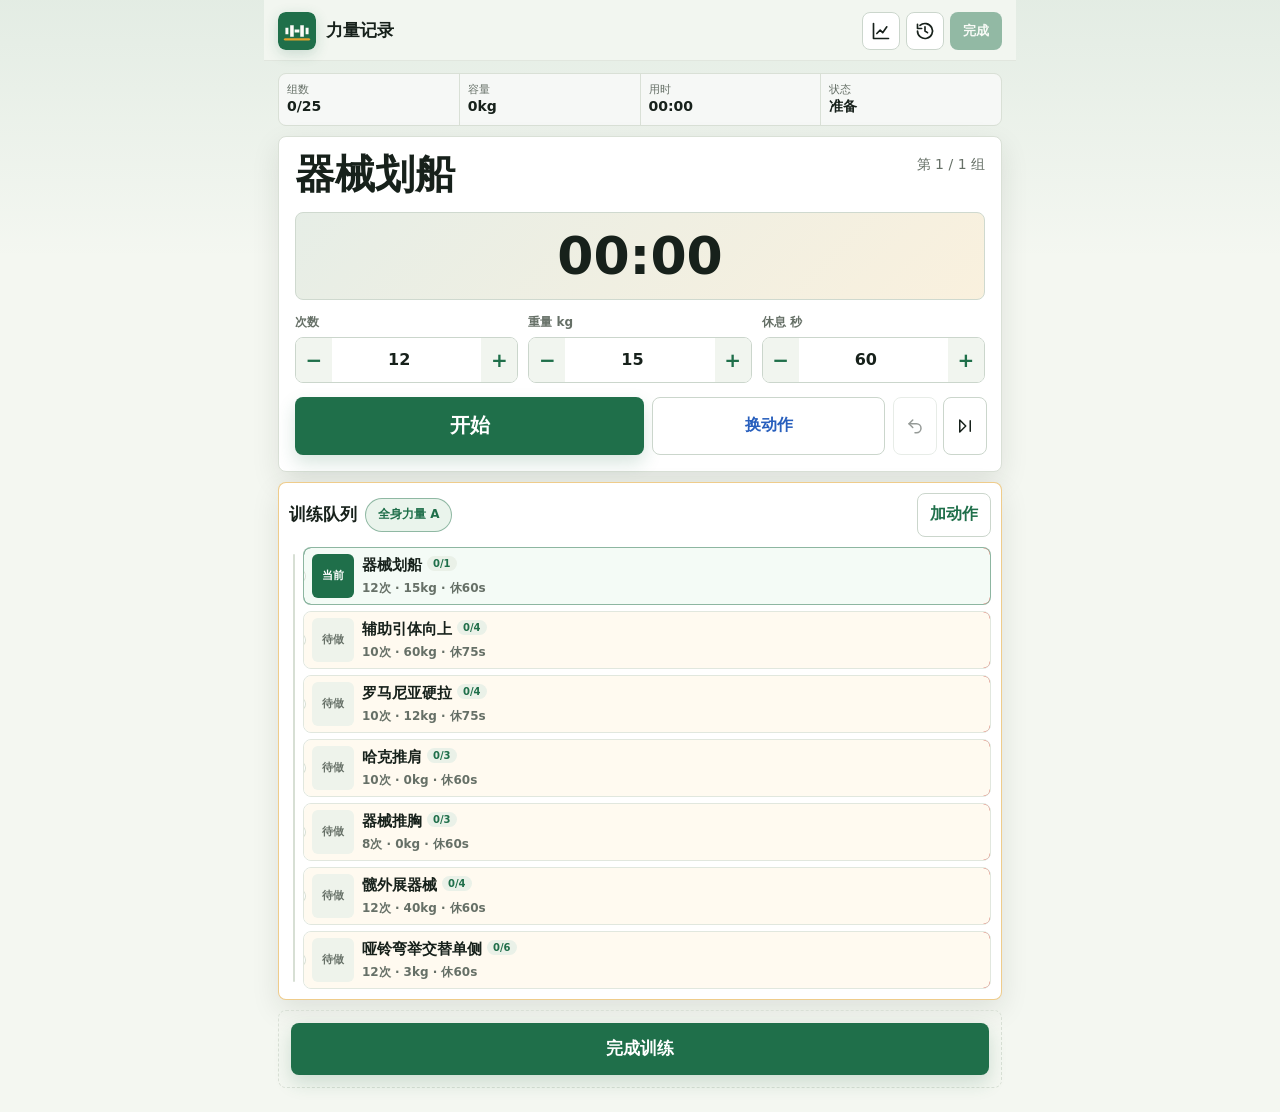
==== phone.html @ 1ee35b94 "Add files via upload" ====
<!doctype html>
<html lang="zh-CN">
  <head>
    <meta charset="utf-8" />
    <meta name="viewport" content="width=device-width, initial-scale=1, viewport-fit=cover" />
    <meta name="theme-color" content="#1f6f4a" />
    <meta name="apple-mobile-web-app-capable" content="yes" />
    <meta name="apple-mobile-web-app-status-bar-style" content="black-translucent" />
    <meta name="apple-mobile-web-app-title" content="力量记录" />
    <title>力量记录</title>
    <link rel="icon" href="data:image/svg+xml,%3Csvg%20xmlns%3D%22http%3A%2F%2Fwww.w3.org%2F2000%2Fsvg%22%20viewBox%3D%220%200%20128%20128%22%20role%3D%22img%22%20aria-label%3D%22%E5%8A%9B%E9%87%8F%E8%AE%B0%E5%BD%95%22%3E%0A%20%20%3Crect%20width%3D%22128%22%20height%3D%22128%22%20rx%3D%2224%22%20fill%3D%22%231f6f4a%22%2F%3E%0A%20%20%3Cpath%20d%3D%22M25%2075h10V53H25v22Zm68%200h10V53H93v22ZM41%2083h12V45H41v38Zm34%200h12V45H75v38ZM56%2069h16V59H56v10Z%22%20fill%3D%22%23fdfcf8%22%2F%3E%0A%20%20%3Cpath%20d%3D%22M24%2092h80%22%20stroke%3D%22%23e2a32c%22%20stroke-width%3D%228%22%20stroke-linecap%3D%22round%22%2F%3E%0A%3C%2Fsvg%3E%0A" type="image/svg+xml" />
    <link rel="apple-touch-icon" href="data:image/svg+xml,%3Csvg%20xmlns%3D%22http%3A%2F%2Fwww.w3.org%2F2000%2Fsvg%22%20viewBox%3D%220%200%20128%20128%22%20role%3D%22img%22%20aria-label%3D%22%E5%8A%9B%E9%87%8F%E8%AE%B0%E5%BD%95%22%3E%0A%20%20%3Crect%20width%3D%22128%22%20height%3D%22128%22%20rx%3D%2224%22%20fill%3D%22%231f6f4a%22%2F%3E%0A%20%20%3Cpath%20d%3D%22M25%2075h10V53H25v22Zm68%200h10V53H93v22ZM41%2083h12V45H41v38Zm34%200h12V45H75v38ZM56%2069h16V59H56v10Z%22%20fill%3D%22%23fdfcf8%22%2F%3E%0A%20%20%3Cpath%20d%3D%22M24%2092h80%22%20stroke%3D%22%23e2a32c%22%20stroke-width%3D%228%22%20stroke-linecap%3D%22round%22%2F%3E%0A%3C%2Fsvg%3E%0A" />
    <style>
:root {
  color-scheme: light;
  --bg: #f4f7f1;
  --surface: #ffffff;
  --surface-strong: #fdfcf8;
  --ink: #17211b;
  --muted: #667067;
  --line: #d9e0d6;
  --primary: #1f6f4a;
  --primary-pressed: #185a3c;
  --accent: #e4572e;
  --blue: #285fbd;
  --gold: #e2a32c;
  --shadow: 0 10px 28px rgba(28, 42, 31, 0.1);
  --radius: 8px;
  font-family: Inter, ui-sans-serif, system-ui, -apple-system, BlinkMacSystemFont, "Segoe UI", sans-serif;
}

* {
  box-sizing: border-box;
}

html {
  min-height: 100%;
  background: var(--bg);
}

body {
  min-height: 100%;
  margin: 0;
  background:
    linear-gradient(180deg, rgba(31, 111, 74, 0.08), rgba(244, 247, 241, 0) 260px),
    var(--bg);
  color: var(--ink);
  -webkit-font-smoothing: antialiased;
  text-rendering: optimizeLegibility;
}

button,
input,
textarea {
  font: inherit;
}

button {
  border: 0;
  cursor: pointer;
  touch-action: manipulation;
  -webkit-tap-highlight-color: transparent;
}

button:disabled {
  cursor: not-allowed;
  opacity: 0.45;
}

svg {
  width: 20px;
  height: 20px;
  fill: none;
  stroke: currentColor;
  stroke-linecap: round;
  stroke-linejoin: round;
  stroke-width: 2;
}

.app-shell {
  width: min(100%, 760px);
  min-height: 100dvh;
  margin: 0 auto;
  padding: calc(env(safe-area-inset-top) + 12px) 14px calc(env(safe-area-inset-bottom) + 24px);
}

.topbar {
  position: sticky;
  top: 0;
  z-index: 8;
  display: flex;
  align-items: center;
  justify-content: space-between;
  gap: 12px;
  margin: -12px -14px 12px;
  padding: calc(env(safe-area-inset-top) + 12px) 14px 10px;
  background: rgba(244, 247, 241, 0.92);
  backdrop-filter: blur(18px);
  border-bottom: 1px solid rgba(217, 224, 214, 0.7);
}

.topbar-actions {
  display: flex;
  align-items: center;
  gap: 6px;
  flex: 0 0 auto;
}

.topbar-actions .icon-button {
  width: 38px;
  min-height: 38px;
}

.topbar-actions .finish-top-button {
  min-height: 38px;
  border-radius: var(--radius);
  padding: 0 12px;
  border: 1px solid rgba(31, 111, 74, 0.42);
  border-color: rgba(31, 111, 74, 0.42);
  background: var(--primary);
  color: #fff;
  font-size: 13px;
  font-weight: 900;
}

.brand {
  display: flex;
  align-items: center;
  min-width: 0;
  gap: 10px;
}

.brand-mark {
  width: 38px;
  height: 38px;
  border-radius: var(--radius);
  box-shadow: 0 4px 14px rgba(31, 111, 74, 0.2);
  flex: 0 0 auto;
}

.brand-title {
  overflow: hidden;
  font-size: 17px;
  line-height: 1.15;
  font-weight: 800;
  text-overflow: ellipsis;
  white-space: nowrap;
}

.main-stack {
  display: grid;
  gap: 10px;
}

.summary-strip {
  display: grid;
  grid-template-columns: repeat(4, minmax(0, 1fr));
  gap: 1px;
  overflow: hidden;
  border: 1px solid var(--line);
  border-radius: var(--radius);
  background: var(--line);
}

.summary-strip > div {
  min-width: 0;
  padding: 9px 8px;
  background: rgba(255, 255, 255, 0.78);
}

.metric-label {
  display: block;
  margin-bottom: 2px;
  color: var(--muted);
  font-size: 11px;
  line-height: 1.2;
}

.summary-strip strong {
  display: block;
  overflow: hidden;
  color: var(--ink);
  font-size: 14px;
  line-height: 1.25;
  text-overflow: ellipsis;
  white-space: nowrap;
}

.current-panel,
.queue-section,
.finish-section,
.record-section,
.data-section,
.history-section {
  border: 1px solid var(--line);
  border-radius: var(--radius);
  background: var(--surface);
  box-shadow: var(--shadow);
}

.current-panel {
  padding: 16px;
}

.panel-kicker,
.section-heading,
.record-actions {
  display: flex;
  align-items: center;
  justify-content: space-between;
  gap: 10px;
}

.current-title-row {
  display: grid;
  grid-template-columns: minmax(0, 1fr) auto;
  align-items: start;
  gap: 10px;
  min-width: 0;
}

.queue-section .section-heading {
  display: grid;
  grid-template-columns: auto minmax(0, 1fr) auto;
  align-items: center;
  gap: 8px;
}

.queue-section .section-heading h2 {
  white-space: nowrap;
}

.heading-actions {
  display: flex;
  align-items: center;
  gap: 8px;
}

.mobile-only {
  display: none;
}

.panel-kicker {
  color: var(--muted);
  font-size: 13px;
  font-weight: 700;
  justify-content: flex-end;
}

h1,
h2 {
  margin: 0;
  letter-spacing: 0;
}

h1 {
  margin: 0;
  font-size: 34px;
  line-height: 1.08;
  word-break: break-word;
}

h2 {
  font-size: 17px;
  line-height: 1.25;
}

.set-line {
  margin-top: 2px;
  color: var(--muted);
  font-size: 14px;
  line-height: 1.35;
  white-space: nowrap;
}

.timer-block {
  margin-top: 16px;
}

.current-panel.no-exercise .timer-block,
.current-panel.no-exercise .current-inputs {
  display: none;
}

.current-panel.no-exercise .action-row {
  grid-template-columns: minmax(0, 1fr) minmax(0, 1fr);
}

.current-panel.no-exercise .compact-action {
  display: none;
}

.timer-value {
  display: flex;
  align-items: center;
  justify-content: center;
  min-height: 88px;
  border: 1px solid #cfd9cf;
  border-radius: var(--radius);
  background:
    linear-gradient(135deg, rgba(31, 111, 74, 0.1), rgba(226, 163, 44, 0.13)),
    var(--surface-strong);
  color: var(--ink);
  font-variant-numeric: tabular-nums;
  font-size: 52px;
  font-weight: 850;
  line-height: 1;
}

.current-inputs,
.form-grid {
  display: grid;
  grid-template-columns: repeat(3, minmax(0, 1fr));
  gap: 10px;
}

.current-inputs {
  margin-top: 14px;
}

label {
  display: grid;
  gap: 6px;
  min-width: 0;
  color: var(--muted);
  font-size: 12px;
  font-weight: 700;
}

input,
textarea {
  width: 100%;
  min-width: 0;
  border: 1px solid #cbd6cc;
  border-radius: var(--radius);
  background: #fff;
  color: var(--ink);
  outline: none;
}

input {
  height: 46px;
  padding: 0 10px;
  font-size: 16px;
  font-weight: 760;
}

.stepper {
  display: grid;
  grid-template-columns: 36px minmax(0, 1fr) 36px;
  align-items: center;
  min-width: 0;
  overflow: hidden;
  border: 1px solid #cbd6cc;
  border-radius: var(--radius);
  background: #fff;
}

.stepper:focus-within {
  border-color: var(--primary);
  box-shadow: 0 0 0 3px rgba(31, 111, 74, 0.16);
}

.stepper input {
  height: 44px;
  border: 0;
  border-radius: 0;
  padding: 0 4px;
  text-align: center;
  font-variant-numeric: tabular-nums;
}

.stepper input:focus {
  box-shadow: none;
}

.step-button {
  display: grid;
  place-items: center;
  width: 36px;
  height: 44px;
  border-radius: 0;
  background: #f1f5ef;
  color: var(--primary);
  font-size: 20px;
  font-weight: 900;
  line-height: 1;
}

.step-button:active {
  background: #e3ebe0;
}

input:focus,
textarea:focus {
  border-color: var(--primary);
  box-shadow: 0 0 0 3px rgba(31, 111, 74, 0.16);
}

.action-row {
  display: grid;
  grid-template-columns: minmax(0, 1.35fr) minmax(82px, 0.9fr) 42px 42px;
  align-items: stretch;
  gap: 8px;
  margin-top: 14px;
}

.compact-action {
  width: 42px;
  min-height: 42px;
  border-color: #d5ded3;
  background: #f7faf5;
  color: var(--muted);
}

.compact-action svg {
  width: 18px;
  height: 18px;
}

.compact-action:not(:disabled):active {
  background: #e9f0e6;
  color: var(--primary);
}

.next-strip {
  display: grid;
  grid-template-columns: auto minmax(0, 1fr);
  align-items: center;
  gap: 8px;
  width: 100%;
  min-height: 42px;
  margin-top: 10px;
  padding: 0 12px;
  border: 1px solid #d6ded4;
  border-radius: var(--radius);
  background: #f7faf5;
  color: var(--ink);
  text-align: left;
}

.next-strip span {
  color: var(--muted);
  font-size: 12px;
  font-weight: 750;
}

.next-strip strong {
  min-width: 0;
  overflow: hidden;
  font-size: 14px;
  line-height: 1.2;
  text-overflow: ellipsis;
  white-space: nowrap;
}

.primary-action,
.secondary-action,
.finish-button,
.plain-button,
.ghost-button,
.icon-text-button,
.icon-button {
  min-height: 44px;
  border-radius: var(--radius);
  font-weight: 800;
}

.primary-action,
.finish-button {
  background: var(--primary);
  color: #fff;
  box-shadow: 0 8px 18px rgba(31, 111, 74, 0.18);
}

.primary-action:active,
.finish-button:active {
  background: var(--primary-pressed);
}

.primary-action {
  min-height: 58px;
  padding: 0 18px;
  font-size: 20px;
}

.primary-action.compact {
  min-height: 46px;
  font-size: 16px;
}

.secondary-action {
  padding: 0 13px;
  border: 1px solid #cbd6cc;
  background: #fff;
  color: var(--blue);
}

.ghost-button {
  min-height: 36px;
  padding: 0 12px;
  border: 1px solid transparent;
  background: #edf3ec;
  color: var(--primary);
  font-size: 13px;
}

.plain-button {
  padding: 0 11px;
  background: transparent;
  color: var(--primary);
  font-size: 13px;
}

.danger-text {
  color: #b23c22;
}

.icon-button,
.icon-text-button {
  display: inline-flex;
  align-items: center;
  justify-content: center;
  flex: 0 0 auto;
  border: 1px solid #cbd6cc;
  background: #fff;
  color: var(--ink);
}

.icon-button {
  width: 44px;
  padding: 0;
}

.icon-text-button {
  gap: 7px;
  padding: 0 12px;
  color: var(--primary);
}

.record-section,
.data-section,
.history-section {
  padding: 14px;
}

.queue-section {
  max-height: none;
  overflow: auto;
  padding: 10px;
  -webkit-overflow-scrolling: touch;
}

.exercise-list,
.history-list,
.record-exercises {
  display: grid;
  gap: 8px;
  margin-top: 12px;
}

.queue-section .exercise-list {
  position: relative;
  gap: 6px;
  margin-top: 10px;
  padding-left: 14px;
}

.queue-section .exercise-list::before {
  content: "";
  position: absolute;
  top: 7px;
  bottom: 7px;
  left: 4px;
  width: 2px;
  border-radius: 999px;
  background: #d7dfd4;
}

.exercise-row,
.history-row,
.record-row {
  border: 1px solid var(--line);
  border-radius: var(--radius);
  background: #fff;
}

.exercise-row {
  position: relative;
  overflow: hidden;
  background: #f3f1ed;
  touch-action: pan-y;
  user-select: none;
  transition:
    transform 180ms ease,
    box-shadow 180ms ease;
}

.queue-section .exercise-row {
  border-color: #e1e7de;
  background: transparent;
}

.queue-section .exercise-row::before {
  content: "";
  position: absolute;
  top: 50%;
  left: -12px;
  z-index: 2;
  width: 9px;
  height: 9px;
  border: 2px solid #fff;
  border-radius: 50%;
  background: #a9b6a7;
  box-shadow: 0 0 0 1px #d7dfd4;
  transform: translateY(-50%);
}

.queue-section .exercise-row.active::before {
  background: var(--primary);
}

.exercise-card {
  position: relative;
  z-index: 1;
  display: grid;
  grid-template-columns: minmax(0, 1fr);
  align-items: center;
  min-height: 58px;
  padding: 8px 9px 8px 10px;
  border-radius: calc(var(--radius) - 1px);
  background: #fff;
  transition:
    transform 180ms ease,
    background 180ms ease,
    box-shadow 180ms ease;
}

.queue-section .exercise-card {
  min-height: 44px;
  padding: 6px 8px;
  background: #fbfcfa;
}

.exercise-row.active {
  border-color: rgba(31, 111, 74, 0.45);
  background: #e6efe8;
  box-shadow: inset 3px 0 0 var(--primary);
}

.queue-section .exercise-row.active {
  box-shadow: inset 3px 0 0 var(--primary);
}

.exercise-row.active .exercise-card {
  background: #f4fbf6;
}

.exercise-row.done {
  opacity: 0.72;
}

.exercise-main {
  display: grid;
  grid-template-columns: 42px minmax(0, 1fr) auto;
  align-items: center;
  column-gap: 8px;
  row-gap: 2px;
  min-width: 0;
  min-height: 44px;
  padding: 0;
  background: transparent;
  color: inherit;
  text-align: left;
}

.exercise-status {
  grid-row: 1 / span 2;
  align-self: stretch;
  display: grid;
  place-items: center;
  min-width: 0;
  border-radius: 6px;
  background: #eef3eb;
  color: var(--muted);
  font-size: 11px;
  font-weight: 900;
  line-height: 1;
}

.exercise-row.active .exercise-status {
  background: var(--primary);
  color: #fff;
}

.exercise-row.done .exercise-status {
  background: #e7ece3;
  color: #879184;
}

.exercise-title-line {
  grid-column: 2 / -1;
  display: flex;
  align-items: baseline;
  gap: 8px;
  min-width: 0;
}

.exercise-title {
  min-width: 0;
  font-size: 15px;
  font-weight: 850;
  line-height: 1.25;
  overflow-wrap: anywhere;
  white-space: normal;
}

.queue-section .exercise-title {
  font-size: 14px;
  line-height: 1.25;
}

.queue-section .exercise-title-line {
  align-items: flex-start;
  gap: 5px;
}

.queue-section .exercise-badge {
  padding: 2px 6px;
  font-size: 10px;
}

.queue-section .exercise-meta {
  grid-column: 2 / -1;
  font-size: 12px;
  line-height: 1.2;
}

.exercise-badge {
  flex: 0 0 auto;
  border-radius: 999px;
  padding: 2px 7px;
  background: #eaf1e8;
  color: var(--primary);
  font-size: 10px;
  font-weight: 850;
}

.exercise-meta {
  color: var(--muted);
  font-size: 12px;
  font-weight: 720;
  line-height: 1.25;
}

.swipe-actions {
  position: absolute;
  inset: 0 0 0 auto;
  z-index: 0;
  display: grid;
  grid-template-columns: 72px;
  width: 72px;
}

.swipe-action {
  min-height: 100%;
  border: 0;
  border-radius: 0;
  color: #fff;
  font-size: 13px;
  font-weight: 900;
}

.swipe-action.delete {
  background: #c94738;
}

.exercise-row.swiped .exercise-card {
  transform: translateX(-72px);
}

.row-wide-actions {
  display: none;
}

.row-wide-actions button {
  min-height: 38px;
  border-radius: var(--radius);
  background: #f2f5f0;
  color: var(--ink);
  font-size: 13px;
  font-weight: 800;
}

.row-wide-actions button:first-child {
  color: var(--primary);
}

.plan-switcher {
  min-width: 0;
}

.plan-tabs {
  display: flex;
  gap: 6px;
  overflow-x: auto;
  padding-bottom: 0;
  scrollbar-width: none;
}

.plan-tabs::-webkit-scrollbar {
  display: none;
}

.plan-tab {
  flex: 0 0 auto;
  max-width: 132px;
  min-height: 34px;
  overflow: hidden;
  border: 1px solid var(--line);
  border-radius: 999px;
  padding: 0 12px;
  background: #fff;
  color: var(--muted);
  font-size: 12px;
  font-weight: 850;
  text-overflow: ellipsis;
  white-space: nowrap;
  user-select: none;
}

.plan-tab.active {
  border-color: rgba(31, 111, 74, 0.45);
  background: #eaf4ec;
  color: var(--primary);
}

.plan-tab:active {
  transform: scale(0.98);
}

.plan-save-actions {
  display: grid;
  grid-template-columns: repeat(2, minmax(0, 1fr));
  gap: 8px;
}

.plan-save-actions .plain-button {
  min-height: 34px;
  padding-inline: 8px;
  font-size: 12px;
}

.queue-section.pick-mode {
  border-color: rgba(226, 163, 44, 0.55);
}

.queue-section.pick-mode .exercise-card {
  background: #fffaf0;
}

.queue-section.pick-mode .exercise-row.active .exercise-card {
  background: #f4fbf6;
}

.finish-section {
  padding: 12px;
  background: transparent;
  border-style: dashed;
  box-shadow: none;
}

.finish-button {
  width: 100%;
  min-height: 52px;
  font-size: 17px;
}

.record-section {
  border-color: rgba(31, 111, 74, 0.38);
}

.data-section {
  border-color: rgba(40, 95, 189, 0.25);
}

.data-actions {
  display: grid;
  grid-template-columns: repeat(2, minmax(0, 1fr));
  gap: 8px;
  margin-top: 12px;
}

.analytics-summary {
  display: grid;
  grid-template-columns: repeat(3, minmax(0, 1fr));
  gap: 8px;
  margin-top: 12px;
}

.analytics-metric,
.analytics-block,
.exercise-progress-card {
  border: 1px solid var(--line);
  border-radius: var(--radius);
  background: #fbfcfa;
}

.analytics-metric {
  min-width: 0;
  padding: 10px;
}

.analytics-metric span {
  display: block;
  color: var(--muted);
  font-size: 11px;
  font-weight: 750;
}

.analytics-metric strong {
  display: block;
  margin-top: 3px;
  overflow: hidden;
  font-size: 17px;
  line-height: 1.15;
  text-overflow: ellipsis;
  white-space: nowrap;
}

.analytics-block {
  margin-top: 10px;
  padding: 10px;
}

.block-heading {
  display: flex;
  align-items: baseline;
  justify-content: space-between;
  gap: 8px;
}

.block-heading strong {
  font-size: 15px;
  line-height: 1.2;
}

.block-heading span {
  min-width: 0;
  overflow: hidden;
  color: var(--muted);
  font-size: 12px;
  line-height: 1.2;
  text-overflow: ellipsis;
  white-space: nowrap;
}

.volume-chart {
  display: grid;
  grid-auto-flow: column;
  grid-auto-columns: minmax(28px, 1fr);
  align-items: end;
  gap: 7px;
  min-height: 128px;
  margin-top: 12px;
  padding-top: 8px;
  border-top: 1px solid #edf1ea;
}

.volume-bar {
  display: grid;
  align-items: end;
  gap: 6px;
  min-width: 0;
  height: 116px;
}

.volume-bar-fill {
  width: 100%;
  min-height: 4px;
  border-radius: 6px 6px 2px 2px;
  background: linear-gradient(180deg, var(--primary), #72a06d);
}

.volume-bar-label {
  overflow: hidden;
  color: var(--muted);
  font-size: 10px;
  font-weight: 750;
  line-height: 1.1;
  text-align: center;
  text-overflow: ellipsis;
  white-space: nowrap;
}

.exercise-analytics {
  display: grid;
  gap: 8px;
  margin-top: 10px;
}

.exercise-progress-card {
  display: grid;
  gap: 8px;
  padding: 10px;
}

.progress-title-line {
  display: flex;
  align-items: center;
  justify-content: space-between;
  gap: 8px;
}

.progress-title-line strong {
  min-width: 0;
  overflow: hidden;
  font-size: 15px;
  line-height: 1.2;
  text-overflow: ellipsis;
  white-space: nowrap;
}

.progress-badge {
  flex: 0 0 auto;
  border-radius: 999px;
  padding: 4px 8px;
  background: #edf3ec;
  color: var(--primary);
  font-size: 11px;
  font-weight: 850;
}

.progress-badge.down {
  background: #fff1eb;
  color: #b23c22;
}

.progress-badge.flat {
  background: #eef2f8;
  color: var(--blue);
}

.progress-stats {
  display: grid;
  grid-template-columns: repeat(3, minmax(0, 1fr));
  gap: 6px;
}

.progress-stats div {
  min-width: 0;
  border-radius: var(--radius);
  padding: 8px;
  background: #fff;
}

.progress-stats span {
  display: block;
  color: var(--muted);
  font-size: 10px;
  font-weight: 750;
}

.progress-stats strong {
  display: block;
  margin-top: 2px;
  overflow: hidden;
  font-size: 13px;
  line-height: 1.2;
  text-overflow: ellipsis;
  white-space: nowrap;
}

.sparkline {
  display: grid;
  grid-auto-flow: column;
  grid-auto-columns: minmax(8px, 1fr);
  align-items: end;
  gap: 4px;
  height: 36px;
}

.sparkline span {
  display: block;
  min-height: 3px;
  border-radius: 999px 999px 2px 2px;
  background: #9fbc9a;
}

.record-stats {
  display: grid;
  grid-template-columns: repeat(3, minmax(0, 1fr));
  gap: 8px;
  margin-top: 12px;
}

.record-stats div {
  min-width: 0;
  padding: 10px;
  border: 1px solid var(--line);
  border-radius: var(--radius);
  background: #fbfcfa;
}

.record-stats span {
  display: block;
  color: var(--muted);
  font-size: 11px;
  font-weight: 750;
}

.record-stats strong {
  display: block;
  margin-top: 3px;
  overflow: hidden;
  font-size: 15px;
  line-height: 1.2;
  text-overflow: ellipsis;
  white-space: nowrap;
}

.record-timeline {
  margin-top: 12px;
  padding: 10px;
  border: 1px solid var(--line);
  border-radius: var(--radius);
  background: #fbfcfa;
}

.timeline-heading {
  display: flex;
  align-items: baseline;
  justify-content: space-between;
  gap: 10px;
}

.timeline-heading strong {
  font-size: 15px;
  line-height: 1.2;
}

.timeline-heading span {
  color: var(--muted);
  font-size: 12px;
  font-weight: 760;
}

.timeline-layout {
  display: grid;
  grid-template-columns: 24px minmax(0, 1fr);
  gap: 10px;
  margin-top: 10px;
}

.timeline-rail {
  position: sticky;
  top: 12px;
  align-self: start;
  overflow: hidden;
  border-radius: 999px;
  background: #e7e9e3;
}

.timeline-segment {
  position: absolute;
  top: var(--top);
  left: 3px;
  right: 3px;
  height: var(--height);
  min-height: 4px;
  border-radius: 999px;
  background: var(--tone);
}

.timeline-segment.rest {
  background:
    repeating-linear-gradient(135deg, rgba(255, 255, 255, 0.38) 0 4px, transparent 4px 8px),
    var(--tone);
}

.timeline-list {
  display: grid;
  gap: 7px;
  min-width: 0;
}

.timeline-event {
  display: grid;
  grid-template-columns: 75px minmax(0, 1fr);
  gap: 8px;
  align-items: start;
  min-width: 0;
  padding: 8px;
  border: 1px solid #edf1ea;
  border-left: 4px solid var(--tone);
  border-radius: 7px;
  background: #fff;
}

.timeline-event.rest {
  border-left-color: #aeb5aa;
  background: #f7f7f3;
}

.timeline-time {
  color: var(--muted);
  font-size: 11px;
  font-weight: 800;
  line-height: 1.25;
}

.timeline-copy {
  min-width: 0;
}

.timeline-copy strong,
.timeline-copy span {
  display: block;
  min-width: 0;
}

.timeline-copy strong {
  overflow-wrap: anywhere;
  font-size: 13px;
  line-height: 1.25;
}

.timeline-copy span {
  margin-top: 3px;
  color: var(--muted);
  font-size: 12px;
  font-weight: 720;
  line-height: 1.25;
}

.record-row {
  padding: 10px;
}

.set-chips {
  display: flex;
  flex-wrap: wrap;
  gap: 6px;
  margin-top: 8px;
}

.set-chip {
  border-radius: 999px;
  padding: 5px 8px;
  background: #edf3ec;
  color: var(--ink);
  font-size: 12px;
  font-weight: 760;
}

textarea {
  min-height: 190px;
  margin-top: 12px;
  padding: 10px;
  resize: vertical;
  font-family: ui-monospace, SFMono-Regular, Menlo, Monaco, Consolas, "Liberation Mono", monospace;
  font-size: 12px;
  line-height: 1.45;
}

.record-actions {
  display: grid;
  grid-template-columns: repeat(2, minmax(0, 1fr));
  margin-top: 10px;
}

.history-row {
  position: relative;
  display: block;
  overflow: hidden;
  padding: 0;
  background: #f3f1ed;
  user-select: none;
}

.history-card {
  position: relative;
  z-index: 1;
  display: block;
  width: 100%;
  min-height: 58px;
  padding: 10px;
  border-radius: calc(var(--radius) - 1px);
  background: #fff;
  color: inherit;
  text-align: left;
  transition:
    transform 180ms ease,
    background 180ms ease;
}

.history-row.swiped .history-card {
  transform: translateX(-72px);
}

.history-row strong {
  display: block;
  overflow: hidden;
  text-overflow: ellipsis;
  white-space: nowrap;
}

.history-row span {
  display: block;
  margin-top: 3px;
  color: var(--muted);
  font-size: 12px;
  line-height: 1.35;
}

.empty-state {
  padding: 18px 12px;
  border: 1px dashed var(--line);
  border-radius: var(--radius);
  color: var(--muted);
  text-align: center;
  font-size: 14px;
}

.sheet-backdrop {
  position: fixed;
  inset: 0;
  z-index: 50;
  display: grid;
  align-items: end;
  padding: 16px 12px calc(env(safe-area-inset-bottom) + 12px);
  background: rgba(9, 18, 12, 0.34);
}

.sheet {
  width: min(100%, 560px);
  margin: 0 auto;
  padding: 10px 14px 14px;
  border: 1px solid var(--line);
  border-radius: var(--radius);
  background: var(--surface);
  box-shadow: 0 22px 60px rgba(20, 28, 24, 0.28);
}

.sheet-grip {
  width: 42px;
  height: 5px;
  margin: 0 auto 12px;
  border-radius: 999px;
  background: #c8d2c7;
}

.sheet-copy {
  margin: 10px 0 0;
  color: var(--muted);
  font-size: 13px;
  line-height: 1.45;
}

.plan-save-dialog-actions {
  display: grid;
  gap: 8px;
  margin-top: 14px;
}

.plan-save-dialog-actions .plain-button {
  min-height: 40px;
}

.full-label {
  margin-top: 12px;
}

.form-grid {
  grid-template-columns: repeat(2, minmax(0, 1fr));
  margin-top: 10px;
}

#saveExercise {
  width: 100%;
  margin-top: 14px;
}

.hidden {
  display: none !important;
}

.mobile-scrim {
  display: none;
}

@media (min-width: 680px) {
  .app-shell {
    width: min(100%, 760px);
    padding-inline: 18px;
  }

  .main-stack {
    grid-template-columns: minmax(0, 1fr);
  }

  h1 {
    font-size: 40px;
  }

  .queue-section .exercise-title {
    font-size: 15px;
  }

  .queue-section .exercise-meta {
    font-size: 12px;
  }
}

@media (max-width: 380px) {
  .summary-strip strong {
    font-size: 12px;
  }

  h1 {
    font-size: 28px;
  }

  .timer-value {
    min-height: 78px;
    font-size: 44px;
  }

  .current-inputs {
    grid-template-columns: repeat(2, minmax(0, 1fr));
  }

  .current-inputs label:last-child {
    grid-column: 1 / -1;
  }

  .record-actions {
    grid-template-columns: repeat(2, minmax(0, 1fr));
  }

  .queue-section .section-heading {
    gap: 6px;
  }

  .queue-section .icon-text-button {
    width: 34px;
    padding: 0;
  }

  .queue-section .icon-text-button span {
    display: none;
  }
}

@media (max-width: 679px) {
  body.panel-active {
    overflow: hidden;
  }

  .app-shell {
    width: 100%;
    padding: calc(env(safe-area-inset-top) + 8px) 10px calc(env(safe-area-inset-bottom) + 18px);
  }

  .topbar {
    margin: -8px -10px 8px;
    padding: calc(env(safe-area-inset-top) + 8px) 10px 8px;
  }

  .brand-mark {
    width: 34px;
    height: 34px;
  }

  .brand-title {
    font-size: 16px;
  }

  .summary-strip > div {
    padding: 7px 7px;
  }

  .metric-label {
    font-size: 10px;
  }

  .summary-strip strong {
    font-size: 13px;
  }

  .current-panel {
    padding: 9px;
  }

  h1 {
    margin: 0;
    font-size: 22px;
    line-height: 1.1;
  }

  .panel-kicker {
    font-size: 12px;
  }

  .set-line {
    margin-top: 1px;
    font-size: 12px;
  }

  .timer-block {
    margin-top: 8px;
  }

  .timer-value {
    min-height: 44px;
    font-size: 31px;
  }

  .current-inputs {
    grid-template-columns: repeat(3, minmax(0, 1fr));
    gap: 6px;
    margin-top: 8px;
  }

  input {
    height: 38px;
    padding-inline: 6px;
  }

  .stepper input {
    height: 36px;
  }

  .step-button {
    width: 30px;
    height: 36px;
    font-size: 18px;
  }

  .stepper {
    grid-template-columns: 30px minmax(0, 1fr) 30px;
  }

  label {
    gap: 4px;
    font-size: 11px;
  }

  .primary-action {
    min-height: 42px;
    font-size: 17px;
  }

  .secondary-action {
    padding-inline: 8px;
    font-size: 13px;
  }

  .ghost-button {
    min-height: 32px;
    padding-inline: 9px;
    font-size: 12px;
    white-space: nowrap;
  }

  .action-row {
    grid-template-columns: minmax(0, 1.3fr) minmax(76px, 0.85fr) 38px 38px;
    gap: 8px;
    margin-top: 8px;
  }

  .compact-action {
    width: 38px;
    min-height: 38px;
  }

  .next-strip {
    min-height: 34px;
    margin-top: 7px;
    padding-inline: 9px;
  }

  .next-strip strong {
    font-size: 12px;
  }

  .finish-section {
    display: none;
  }

  .mobile-only {
    display: inline-flex;
  }

  .mobile-scrim {
    position: fixed;
    inset: 0;
    z-index: 24;
    display: block;
    background: rgba(9, 18, 12, 0.34);
    opacity: 0;
    pointer-events: none;
    transition: opacity 160ms ease;
  }

  .mobile-scrim.sheet-open {
    opacity: 1;
    pointer-events: auto;
  }

  .mobile-panel {
    position: fixed;
    left: 10px;
    right: 10px;
    bottom: calc(env(safe-area-inset-bottom) + 76px);
    z-index: 30;
    max-height: min(74dvh, 640px);
    overflow: auto;
    -webkit-overflow-scrolling: touch;
    border-radius: var(--radius);
    box-shadow: 0 22px 56px rgba(18, 28, 22, 0.28);
    opacity: 0;
    pointer-events: none;
    transform: translateY(calc(100% + 96px));
    transition:
      transform 180ms ease,
      opacity 180ms ease;
  }

  .mobile-panel.sheet-open {
    opacity: 1;
    pointer-events: auto;
    transform: translateY(0);
  }

  .queue-section {
    position: static;
    z-index: auto;
    max-height: none;
    overflow: auto;
    padding: 10px;
    border-radius: var(--radius);
    box-shadow: var(--shadow);
    opacity: 1;
    pointer-events: auto;
    transform: none;
    transition: none;
  }

  .queue-section h2 {
    font-size: 14px;
  }

  .queue-section .icon-text-button {
    min-height: 32px;
    padding: 0 8px;
    gap: 4px;
  }

  .queue-section .plan-tabs {
    display: flex;
    gap: 5px;
    overflow-x: auto;
  }

  .queue-section .plan-tab {
    width: auto;
    max-width: 112px;
    min-height: 30px;
    padding-inline: 9px;
    font-size: 11px;
    text-align: left;
  }

  .exercise-list {
    max-height: none;
    overflow: auto;
    padding-right: 1px;
  }

  .exercise-row {
    padding: 0;
  }

  .row-wide-actions {
    display: none;
  }

  .row-wide-actions button:last-child {
    min-width: 0;
    padding-inline: 0;
  }

  .record-section,
  .data-section,
  .history-section {
    padding: 12px;
  }

  .record-stats {
    grid-template-columns: repeat(3, minmax(0, 1fr));
  }

  .timeline-layout {
    grid-template-columns: 20px minmax(0, 1fr);
    gap: 8px;
  }

  .timeline-event {
    grid-template-columns: 68px minmax(0, 1fr);
    padding: 7px;
  }

  .timeline-time {
    font-size: 10px;
  }

  .analytics-summary {
    grid-template-columns: repeat(3, minmax(0, 1fr));
  }

  textarea {
    min-height: 148px;
  }

}

    </style>
  </head>
  <body>
    <div class="app-shell">
      <header class="topbar">
        <div class="brand">
          <img src="data:image/svg+xml,%3Csvg%20xmlns%3D%22http%3A%2F%2Fwww.w3.org%2F2000%2Fsvg%22%20viewBox%3D%220%200%20128%20128%22%20role%3D%22img%22%20aria-label%3D%22%E5%8A%9B%E9%87%8F%E8%AE%B0%E5%BD%95%22%3E%0A%20%20%3Crect%20width%3D%22128%22%20height%3D%22128%22%20rx%3D%2224%22%20fill%3D%22%231f6f4a%22%2F%3E%0A%20%20%3Cpath%20d%3D%22M25%2075h10V53H25v22Zm68%200h10V53H93v22ZM41%2083h12V45H41v38Zm34%200h12V45H75v38ZM56%2069h16V59H56v10Z%22%20fill%3D%22%23fdfcf8%22%2F%3E%0A%20%20%3Cpath%20d%3D%22M24%2092h80%22%20stroke%3D%22%23e2a32c%22%20stroke-width%3D%228%22%20stroke-linecap%3D%22round%22%2F%3E%0A%3C%2Fsvg%3E%0A" alt="" class="brand-mark" />
          <div>
            <div class="brand-title">力量记录</div>
          </div>
        </div>
        <div class="topbar-actions">
          <button class="icon-button" id="dataToggle" type="button" title="训练数据" aria-label="训练数据">
            <svg viewBox="0 0 24 24" aria-hidden="true">
              <path d="M3 3v18h18" />
              <path d="m7 15 4-4 3 3 5-7" />
            </svg>
          </button>
          <button class="icon-button" id="historyToggle" type="button" title="历史记录" aria-label="历史记录">
            <svg viewBox="0 0 24 24" aria-hidden="true">
              <path d="M3 12a9 9 0 1 0 3-6.7" />
              <path d="M3 4v5h5" />
              <path d="M12 7v5l3 2" />
            </svg>
          </button>
          <button class="finish-top-button" id="finishWorkoutTop" type="button" title="完成训练" aria-label="完成训练">
            完成
          </button>
        </div>
      </header>

      <main class="main-stack">
        <section class="summary-strip" aria-label="训练概览">
          <div>
            <span class="metric-label">组数</span>
            <strong id="progressSets">0/0</strong>
          </div>
          <div>
            <span class="metric-label">容量</span>
            <strong id="progressVolume">0kg</strong>
          </div>
          <div>
            <span class="metric-label">用时</span>
            <strong id="sessionElapsed">00:00</strong>
          </div>
          <div>
            <span class="metric-label">状态</span>
            <strong id="phaseLabel">准备</strong>
          </div>
        </section>

        <section class="current-panel" id="currentPanel" aria-label="当前训练">
          <div class="current-title-row">
            <h1 id="currentName">加载中</h1>
            <div class="set-line" id="currentSetLine">第 1 / 1 组</div>
          </div>

          <div class="timer-block" aria-live="polite">
            <div class="timer-value" id="mainTimer">00:00</div>
          </div>

          <div class="current-inputs">
            <label>
              <span>次数</span>
              <div class="stepper" data-stepper="reps">
                <button class="step-button" type="button" data-step-target="reps" data-step-dir="-1" aria-label="次数减一">−</button>
                <input id="currentReps" type="number" inputmode="numeric" min="0" step="1" />
                <button class="step-button" type="button" data-step-target="reps" data-step-dir="1" aria-label="次数加一">+</button>
              </div>
            </label>
            <label>
              <span>重量 kg</span>
              <div class="stepper" data-stepper="weight">
                <button class="step-button" type="button" data-step-target="weight" data-step-dir="-1" aria-label="重量减少">−</button>
                <input id="currentWeight" type="number" inputmode="decimal" min="0" step="1" />
                <button class="step-button" type="button" data-step-target="weight" data-step-dir="1" aria-label="重量增加">+</button>
              </div>
            </label>
            <label>
              <span>休息 秒</span>
              <div class="stepper" data-stepper="restSec">
                <button class="step-button" type="button" data-step-target="restSec" data-step-dir="-1" aria-label="休息减少十五秒">−</button>
                <input id="currentRest" type="number" inputmode="numeric" min="0" step="15" />
                <button class="step-button" type="button" data-step-target="restSec" data-step-dir="1" aria-label="休息增加十五秒">+</button>
              </div>
            </label>
          </div>

          <div class="action-row">
            <button class="primary-action" id="primaryAction" type="button">开始</button>
            <button class="secondary-action" id="secondaryAction" type="button">跳过休息</button>
            <button class="icon-button compact-action" id="undoAction" type="button" title="撤销" aria-label="撤销">
              <svg viewBox="0 0 24 24" aria-hidden="true">
                <path d="M9 14 4 9l5-5" />
                <path d="M4 9h10a6 6 0 0 1 0 12h-2" />
              </svg>
            </button>
            <button class="icon-button compact-action" id="skipExercise" type="button" title="跳过当前动作" aria-label="跳过当前动作">
              <svg viewBox="0 0 24 24" aria-hidden="true">
                <path d="m5 4 8 8-8 8V4Z" />
                <path d="M19 5v14" />
              </svg>
            </button>
          </div>

        </section>

        <section class="queue-section mobile-panel" id="queueSection" aria-label="训练队列">
          <div class="section-heading">
            <h2>训练队列</h2>
            <div class="plan-switcher">
              <div class="plan-tabs" id="planTabs" aria-label="训练计划"></div>
            </div>
            <div class="heading-actions">
              <button class="icon-text-button" id="addExercise" type="button">
                <span>加动作</span>
              </button>
            </div>
          </div>
          <div class="exercise-list" id="exerciseList"></div>
        </section>

        <section class="finish-section" aria-label="完成训练">
          <button class="finish-button" id="finishWorkout" type="button">完成训练</button>
        </section>

        <section class="record-section mobile-panel hidden" id="recordSection" aria-label="本次训练记录">
          <div class="section-heading">
            <h2>本次记录</h2>
            <button class="icon-button" id="closeRecord" type="button" title="关闭记录" aria-label="关闭记录">
              <svg viewBox="0 0 24 24" aria-hidden="true">
                <path d="M18 6 6 18" />
                <path d="m6 6 12 12" />
              </svg>
            </button>
          </div>
          <div class="record-timeline" id="recordTimeline"></div>
          <textarea class="hidden" id="recordJson" readonly spellcheck="false"></textarea>
          <div class="record-actions">
            <button class="secondary-action" id="copyRecord" type="button">复制 JSON</button>
            <button class="primary-action compact" id="newSession" type="button">新训练</button>
          </div>
        </section>

        <section class="data-section mobile-panel hidden" id="dataSection" aria-label="训练数据">
          <div class="section-heading">
            <h2>训练数据</h2>
            <div class="heading-actions">
              <button class="plain-button" id="exportBackup" type="button">备份</button>
              <button class="plain-button" id="exportCsv" type="button">CSV</button>
              <button class="icon-button mobile-only" id="closeData" type="button" title="关闭数据" aria-label="关闭数据">
                <svg viewBox="0 0 24 24" aria-hidden="true">
                  <path d="M18 6 6 18" />
                  <path d="m6 6 12 12" />
                </svg>
              </button>
            </div>
          </div>
          <div class="data-actions">
            <button class="secondary-action" id="copyAnalysis" type="button">复制分析摘要</button>
            <button class="secondary-action" id="importBackup" type="button">导入备份</button>
            <input id="importBackupFile" class="hidden" type="file" accept="application/json,.json" />
          </div>
          <div class="analytics-summary" id="analyticsSummary"></div>
          <div class="analytics-block">
            <div class="block-heading">
              <strong>最近容量</strong>
              <span id="volumeTrendLabel"></span>
            </div>
            <div class="volume-chart" id="volumeChart"></div>
          </div>
          <div class="analytics-block">
            <div class="block-heading">
              <strong>动作进步</strong>
              <span id="exerciseTrendLabel"></span>
            </div>
            <div class="exercise-analytics" id="exerciseAnalytics"></div>
          </div>
        </section>

        <section class="history-section mobile-panel hidden" id="historySection" aria-label="历史记录">
          <div class="section-heading">
            <h2>历史记录</h2>
            <div class="heading-actions">
              <button class="plain-button danger-text" id="clearHistory" type="button">清空</button>
              <button class="icon-button mobile-only" id="closeHistory" type="button" title="关闭历史" aria-label="关闭历史">
                <svg viewBox="0 0 24 24" aria-hidden="true">
                  <path d="M18 6 6 18" />
                  <path d="m6 6 12 12" />
                </svg>
              </button>
            </div>
          </div>
          <div class="history-list" id="historyList"></div>
        </section>
      </main>
    </div>

    <div class="mobile-scrim" id="mobileScrim" aria-hidden="true"></div>

    <div class="sheet-backdrop hidden" id="exerciseSheet" aria-hidden="true">
      <form class="sheet" id="exerciseForm">
        <div class="sheet-grip"></div>
        <div class="section-heading">
          <h2 id="exerciseFormTitle">添加动作</h2>
          <button class="icon-button" id="cancelExercise" type="button" title="关闭" aria-label="关闭">
            <svg viewBox="0 0 24 24" aria-hidden="true">
              <path d="M18 6 6 18" />
              <path d="m6 6 12 12" />
            </svg>
          </button>
        </div>
        <label class="full-label">
          <span>动作</span>
          <input id="exerciseNameInput" type="text" autocomplete="off" required />
        </label>
        <div class="form-grid">
          <label>
            <span>组数</span>
            <input id="exerciseSetsInput" type="number" inputmode="numeric" min="1" step="1" required />
          </label>
          <label>
            <span>次数</span>
            <input id="exerciseRepsInput" type="number" inputmode="numeric" min="0" step="1" required />
          </label>
          <label>
            <span>重量 kg</span>
            <input id="exerciseWeightInput" type="number" inputmode="decimal" min="0" step="0.5" required />
          </label>
          <label>
            <span>休息 秒</span>
            <input id="exerciseRestInput" type="number" inputmode="numeric" min="0" step="5" required />
          </label>
        </div>
        <button class="primary-action compact" id="saveExercise" type="submit">保存</button>
      </form>
    </div>

    <div class="sheet-backdrop hidden" id="planSaveSheet" aria-hidden="true">
      <div class="sheet plan-save-sheet" role="dialog" aria-modal="true" aria-labelledby="planSaveTitle">
        <div class="sheet-grip"></div>
        <div class="section-heading">
          <h2 id="planSaveTitle">保存计划变化？</h2>
          <button class="icon-button" id="dismissPlanSave" type="button" title="关闭" aria-label="关闭">
            <svg viewBox="0 0 24 24" aria-hidden="true">
              <path d="M18 6 6 18" />
              <path d="m6 6 12 12" />
            </svg>
          </button>
        </div>
        <p class="sheet-copy" id="planSaveMessage">训练队列里的动作有增减。</p>
        <div class="plan-save-dialog-actions">
          <button class="primary-action compact" id="confirmOverwritePlan" type="button">覆盖本计划</button>
          <button class="secondary-action" id="confirmSaveAsPlan" type="button">另存为新计划</button>
          <button class="plain-button" id="skipPlanSave" type="button">暂不保存</button>
        </div>
      </div>
    </div>

    <script>
(() => {
  const STORE = {
    template: "gym-session-template-v1",
    templates: "gym-session-templates-v1",
    activeTemplateId: "gym-session-active-template-v1",
    current: "gym-session-current-v1",
    history: "gym-session-history-v1",
  };

  const DEFAULT_TEMPLATE = {
    id: "tplset_full_body_a",
    name: "全身力量 A",
    updatedAt: new Date().toISOString(),
    exercises: [
      { id: "tpl_row_machine", name: "器械划船", sets: 1, reps: 12, weight: 15, restSec: 60 },
      { id: "tpl_assist_pullup", name: "辅助引体向上", sets: 4, reps: 10, weight: 60, restSec: 75 },
      { id: "tpl_rdl", name: "罗马尼亚硬拉", sets: 4, reps: 10, weight: 12, restSec: 75 },
      { id: "tpl_hack_press", name: "哈克推肩", sets: 3, reps: 10, weight: 0, restSec: 60 },
      { id: "tpl_chest_machine", name: "器械推胸", sets: 3, reps: 8, weight: 0, restSec: 60 },
      { id: "tpl_hip_abduction", name: "髋外展器械", sets: 4, reps: 12, weight: 40, restSec: 60 },
      { id: "tpl_db_curl_alt", name: "哑铃弯举交替单侧", sets: 6, reps: 12, weight: 3, restSec: 60 },
    ],
  };

  const $ = (id) => document.getElementById(id);

  const icons = {
    edit: '<svg viewBox="0 0 24 24" aria-hidden="true"><path d="M12 20h9"/><path d="M16.5 3.5a2.1 2.1 0 0 1 3 3L7 19l-4 1 1-4Z"/></svg>',
    trash: '<svg viewBox="0 0 24 24" aria-hidden="true"><path d="M3 6h18"/><path d="M8 6V4h8v2"/><path d="M6 6l1 15h10l1-15"/><path d="M10 11v6"/><path d="M14 11v6"/></svg>',
    up: '<svg viewBox="0 0 24 24" aria-hidden="true"><path d="m18 15-6-6-6 6"/></svg>',
    down: '<svg viewBox="0 0 24 24" aria-hidden="true"><path d="m6 9 6 6 6-6"/></svg>',
    plus: '<svg viewBox="0 0 24 24" aria-hidden="true"><path d="M12 5v14"/><path d="M5 12h14"/></svg>',
  };

  const state = {
    template: null,
    templates: [],
    activeTemplateId: null,
    session: null,
    history: [],
    editor: { mode: "add", exerciseId: null },
    lastRecord: null,
    reopenQueueAfterEdit: false,
    queuePointer: null,
    historyPointer: null,
    undoSnapshot: null,
    queuePickMode: false,
    planPress: null,
    suppressQueueClickUntil: 0,
    suppressHistoryClickUntil: 0,
    suppressPlanClickUntil: 0,
  };

  function uid(prefix) {
    return `${prefix}_${Date.now().toString(36)}_${Math.random().toString(36).slice(2, 8)}`;
  }

  function loadJson(key, fallback) {
    try {
      const raw = localStorage.getItem(key);
      return raw ? JSON.parse(raw) : fallback;
    } catch {
      return fallback;
    }
  }

  function saveJson(key, value) {
    try {
      localStorage.setItem(key, JSON.stringify(value));
    } catch {
      // Local storage can be unavailable in private browsing.
    }
  }

  function removeJson(key) {
    try {
      localStorage.removeItem(key);
    } catch {
      // No-op.
    }
  }

  function deepClone(value) {
    return JSON.parse(JSON.stringify(value));
  }

  function cleanNumber(value, fallback = 0, integer = false) {
    const next = Number(value);
    if (!Number.isFinite(next)) return fallback;
    return integer ? Math.max(0, Math.round(next)) : Math.max(0, Math.round(next * 10) / 10);
  }

  function cleanText(value) {
    return String(value || "").trim();
  }

  function isDumbbellExercise(exercise) {
    return /哑铃|dumbbell|db/i.test(exercise?.name || "");
  }

  function currentStepFor(field, exercise = getCurrentExercise()) {
    if (field === "reps") return 1;
    if (field === "restSec") return 15;
    if (field === "weight") return isDumbbellExercise(exercise) ? 1 : 5;
    return 1;
  }

  function escapeHtml(value) {
    return String(value)
      .replace(/&/g, "&amp;")
      .replace(/</g, "&lt;")
      .replace(/>/g, "&gt;")
      .replace(/"/g, "&quot;")
      .replace(/'/g, "&#039;");
  }

  function isoNow() {
    return new Date().toISOString();
  }

  function secondsBetween(startIso, endIso = isoNow()) {
    if (!startIso) return 0;
    const start = new Date(startIso).getTime();
    const end = new Date(endIso).getTime();
    if (!Number.isFinite(start) || !Number.isFinite(end)) return 0;
    return Math.max(0, Math.round((end - start) / 1000));
  }

  function formatClock(totalSeconds) {
    const seconds = Math.max(0, Math.round(totalSeconds || 0));
    const minutes = Math.floor(seconds / 60);
    const remain = seconds % 60;
    return `${String(minutes).padStart(2, "0")}:${String(remain).padStart(2, "0")}`;
  }

  function formatDateTime(iso) {
    if (!iso) return "";
    const date = new Date(iso);
    if (Number.isNaN(date.getTime())) return "";
    return new Intl.DateTimeFormat("zh-CN", {
      month: "2-digit",
      day: "2-digit",
      hour: "2-digit",
      minute: "2-digit",
      hour12: false,
    }).format(date);
  }

  function formatTimeOnly(iso) {
    if (!iso) return "";
    const date = new Date(iso);
    if (Number.isNaN(date.getTime())) return "";
    return new Intl.DateTimeFormat("zh-CN", {
      hour: "2-digit",
      minute: "2-digit",
      hour12: false,
    }).format(date);
  }

  function createSessionFromTemplate(template) {
    const plan = template.exercises.map((exercise) => ({
      id: uid("ex"),
      sourceId: exercise.id,
      name: exercise.name,
      sets: cleanNumber(exercise.sets, 1, true) || 1,
      reps: cleanNumber(exercise.reps, 0, true),
      weight: cleanNumber(exercise.weight, 0),
      restSec: cleanNumber(exercise.restSec, 60, true),
    }));

    return {
      id: uid("session"),
      templateId: template.id,
      templateName: template.name,
      createdAt: isoNow(),
      startedAt: null,
      finishedAt: null,
      status: "planned",
      phase: "ready",
      currentExerciseId: plan[0]?.id || null,
      currentDraft: null,
      workStartedAt: null,
      restStartedAt: null,
      restTargetSec: 0,
      lastSetLogId: null,
      plan,
      sets: [],
    };
  }

  function saveSession() {
    saveJson(STORE.current, state.session);
  }

  function normalizeTemplate(template, fallbackName = "训练计划") {
    const source = template || {};
    const exercises = Array.isArray(source.exercises) ? source.exercises : [];
    return {
      id: source.id || uid("tplset"),
      name: cleanText(source.name) || fallbackName,
      updatedAt: source.updatedAt || isoNow(),
      exercises: exercises.map((exercise) => ({
        id: exercise.id || uid("tpl"),
        name: cleanText(exercise.name) || "未命名动作",
        sets: cleanNumber(exercise.sets ?? exercise.plannedSets, 1, true) || 1,
        reps: cleanNumber(exercise.reps ?? exercise.targetReps, 0, true),
        weight: cleanNumber(exercise.weight ?? exercise.targetWeight, 0),
        restSec: cleanNumber(exercise.restSec, 60, true),
      })),
    };
  }

  function templateFromSession(baseTemplate = state.template, name = state.session.templateName || "训练计划", options = {}) {
    const { freshExerciseIds = false } = options;
    return {
      id: baseTemplate?.id || uid("tplset"),
      name: cleanText(name) || "训练计划",
      updatedAt: isoNow(),
      exercises: state.session.plan.map((exercise, index) => ({
        id: freshExerciseIds ? uid(`tpl_${index + 1}`) : exercise.sourceId || exercise.id || uid("tpl"),
        name: exercise.name,
        sets: cleanNumber(exercise.sets, 1, true),
        reps: cleanNumber(exercise.reps, 0, true),
        weight: cleanNumber(exercise.weight, 0),
        restSec: cleanNumber(exercise.restSec, 60, true),
      })),
    };
  }

  function setActiveTemplate(templateId) {
    const template = state.templates.find((item) => item.id === templateId) || state.templates[0] || normalizeTemplate(DEFAULT_TEMPLATE, "全身力量 A");
    state.activeTemplateId = template.id;
    state.template = template;
  }

  function saveTemplates() {
    if (!state.templates.length && state.template) state.templates = [state.template];
    setActiveTemplate(state.activeTemplateId || state.template?.id || state.templates[0]?.id);
    saveJson(STORE.templates, state.templates);
    saveJson(STORE.activeTemplateId, state.activeTemplateId);
    saveJson(STORE.template, state.template);
  }

  function saveTemplate() {
    const index = state.templates.findIndex((template) => template.id === state.template?.id);
    if (index >= 0) state.templates[index] = state.template;
    else if (state.template) state.templates.push(state.template);
    saveTemplates();
  }

  function saveHistory() {
    saveJson(STORE.history, state.history.slice(0, 100));
  }

  function pushUndo(label) {
    if (!state.session || state.session.status === "finished") return;
    state.undoSnapshot = {
      label,
      session: deepClone(state.session),
    };
  }

  function undoLastAction() {
    if (!state.undoSnapshot?.session) return;
    state.session = deepClone(state.undoSnapshot.session);
    state.undoSnapshot = null;
    saveSession();
    renderAll();
  }

  function completedCount(exerciseId) {
    return state.session.sets.filter((set) => set.exerciseId === exerciseId).length;
  }

  function getCurrentExercise() {
    const id = state.session.currentExerciseId;
    return state.session.plan.find((exercise) => exercise.id === id) || null;
  }

  function findNextIncomplete(afterExerciseId = null) {
    const plan = state.session.plan;
    if (!plan.length) return null;

    const startIndex = Math.max(0, plan.findIndex((exercise) => exercise.id === afterExerciseId));
    const ordered = [...plan.slice(startIndex), ...plan.slice(0, startIndex)];
    return ordered.find((exercise) => completedCount(exercise.id) < cleanNumber(exercise.sets, 0, true)) || null;
  }

  function findNextAfterCurrent() {
    const plan = state.session.plan;
    if (!plan.length) return null;

    const current = getCurrentExercise();
    if (current && completedCount(current.id) < cleanNumber(current.sets, 0, true)) {
      return current;
    }

    const currentIndex = current ? plan.findIndex((exercise) => exercise.id === current.id) : -1;
    const after = currentIndex >= 0 ? plan.slice(currentIndex + 1) : plan;
    const before = currentIndex >= 0 ? plan.slice(0, currentIndex + 1) : [];
    return [...after, ...before].find((exercise) => completedCount(exercise.id) < cleanNumber(exercise.sets, 0, true)) || null;
  }

  function nextTargetInfo() {
    const current = getCurrentExercise();
    const upcoming = findNextAfterCurrent();
    if (!upcoming) return null;
    const isSameExercise = current?.id === upcoming.id;
    const completed = completedCount(upcoming.id);
    const planned = cleanNumber(upcoming.sets, 0, true);
    return {
      exercise: upcoming,
      isSameExercise,
      completed,
      planned,
      setNumber: completed + 1,
      label: isSameExercise && completed > 0 ? "下一组" : "下个动作",
    };
  }

  function totalPlannedSets() {
    return state.session.plan.reduce((sum, exercise) => {
      const planned = cleanNumber(exercise.sets, 0, true);
      return sum + Math.max(planned, completedCount(exercise.id));
    }, 0);
  }

  function totalVolume(sets = state.session.sets) {
    return sets.reduce((sum, set) => sum + cleanNumber(set.actualReps, 0, true) * cleanNumber(set.actualWeight, 0), 0);
  }

  function hydrateDraft(force = false) {
    const exercise = getCurrentExercise();
    if (!exercise) {
      state.session.currentDraft = null;
      return;
    }

    if (force || !state.session.currentDraft || state.session.currentDraft.exerciseId !== exercise.id) {
      state.session.currentDraft = {
        exerciseId: exercise.id,
        reps: cleanNumber(exercise.reps, 0, true),
        weight: cleanNumber(exercise.weight, 0),
        restSec: cleanNumber(exercise.restSec, 60, true),
      };
    }
  }

  function ensurePointer() {
    const session = state.session;
    if (session.status === "finished") {
      session.currentExerciseId = null;
      session.currentDraft = null;
      session.phase = "done";
      return;
    }

    if (!session.plan.length) {
      session.currentExerciseId = null;
      session.currentDraft = null;
      if (session.phase !== "work" && session.phase !== "rest") session.phase = "ready";
      return;
    }

    if (session.phase === "work" || session.phase === "rest") {
      hydrateDraft(false);
      return;
    }

    const current = getCurrentExercise();
    if (!current || completedCount(current.id) >= cleanNumber(current.sets, 0, true)) {
      const next = findNextIncomplete(current?.id || null);
      session.currentExerciseId = next?.id || null;
      session.phase = next ? "ready" : "done";
      hydrateDraft(true);
      return;
    }

    hydrateDraft(false);
  }

  function startSet() {
    ensurePointer();
    const exercise = getCurrentExercise();
    if (!exercise) {
      openExerciseEditor("add");
      return;
    }

    pushUndo("开始");
    hydrateDraft(false);
    const now = isoNow();
    if (!state.session.startedAt) state.session.startedAt = now;
    state.session.status = "active";
    state.session.phase = "work";
    state.session.workStartedAt = now;
    state.session.restStartedAt = null;
    state.session.restTargetSec = 0;
    state.session.lastSetLogId = null;
    saveSession();
    renderAll();
  }

  function completeSetToRest(skipRender = false) {
    const exercise = getCurrentExercise();
    if (!exercise) return;

    pushUndo("完成一组");
    hydrateDraft(false);
    const draft = state.session.currentDraft || {};
    const now = isoNow();
    const startedAt = state.session.workStartedAt || now;
    const restTargetSec = cleanNumber(draft.restSec ?? exercise.restSec, 0, true);
    const setNumber = completedCount(exercise.id) + 1;

    exercise.reps = cleanNumber(draft.reps, exercise.reps, true);
    exercise.weight = cleanNumber(draft.weight, exercise.weight);
    exercise.restSec = restTargetSec;

    const log = {
      id: uid("set"),
      exerciseId: exercise.id,
      exerciseName: exercise.name,
      exerciseOrder: state.session.plan.findIndex((item) => item.id === exercise.id) + 1,
      setNumber,
      targetReps: cleanNumber(exercise.reps, 0, true),
      targetWeight: cleanNumber(exercise.weight, 0),
      actualReps: cleanNumber(draft.reps, exercise.reps, true),
      actualWeight: cleanNumber(draft.weight, exercise.weight),
      workStartedAt: startedAt,
      workEndedAt: now,
      workDurationSec: secondsBetween(startedAt, now),
      restStartedAt: now,
      restEndedAt: null,
      restTargetSec,
      restDurationSec: null,
    };

    state.session.sets.push(log);
    state.session.phase = "rest";
    state.session.workStartedAt = null;
    state.session.restStartedAt = now;
    state.session.restTargetSec = restTargetSec;
    state.session.lastSetLogId = log.id;
    saveSession();
    if (!skipRender) renderAll();
  }

  function finishRest(now = isoNow()) {
    const log = state.session.sets.find((set) => set.id === state.session.lastSetLogId);
    if (log && !log.restEndedAt) {
      log.restEndedAt = now;
      log.restDurationSec = secondsBetween(log.restStartedAt, now);
    }
    state.session.restStartedAt = null;
    state.session.restTargetSec = 0;
    state.session.lastSetLogId = null;
  }

  function beginNextSet() {
    pushUndo(state.session.phase === "rest" ? "跳过休息" : "下一组");
    if (state.session.phase === "rest") finishRest();

    const next = findNextAfterCurrent();
    if (next) {
      state.session.currentExerciseId = next.id;
      state.session.phase = "ready";
      hydrateDraft(true);
    } else {
      state.session.currentExerciseId = null;
      state.session.currentDraft = null;
      state.session.phase = "done";
    }

    saveSession();
    renderAll();
  }

  function setActiveExercise(exerciseId, options = {}) {
    const { keepPanelOpen = false, undo = true } = options;
    const exists = state.session.plan.some((exercise) => exercise.id === exerciseId);
    if (!exists) return;

    if (undo) pushUndo("换动作");
    if (state.session.phase === "rest") {
      finishRest();
      state.session.phase = "ready";
    } else if (state.session.phase === "done") {
      state.session.phase = "ready";
    }

    state.session.currentExerciseId = exerciseId;
    const exercise = getCurrentExercise();
    if (exercise && completedCount(exercise.id) >= cleanNumber(exercise.sets, 0, true)) {
      exercise.sets = completedCount(exercise.id) + 1;
    }
    hydrateDraft(true);
    saveSession();
    state.queuePickMode = false;
    if (!keepPanelOpen) closePanels();
    renderAll();
    $("currentName").scrollIntoView({ behavior: "smooth", block: "center" });
  }

  function skipCurrentExercise() {
    const exercise = getCurrentExercise();
    if (!exercise) return;
    pushUndo("跳过动作");
    if (state.session.phase === "rest") finishRest();
    if (state.session.phase === "work") {
      state.session.workStartedAt = null;
    }
    exercise.sets = completedCount(exercise.id);
    const next = findNextAfterCurrent();
    if (next) {
      state.session.currentExerciseId = next.id;
      state.session.phase = "ready";
      hydrateDraft(true);
    } else {
      state.session.currentExerciseId = null;
      state.session.currentDraft = null;
      state.session.phase = "done";
    }
    saveSession();
    renderAll();
  }

  function finishWorkout() {
    if (state.session.phase === "work") completeSetToRest(true);
    if (state.session.phase === "rest") finishRest();

    const now = isoNow();
    if (!state.session.startedAt) state.session.startedAt = state.session.createdAt;
    state.session.finishedAt = now;
    state.session.status = "finished";
    state.session.phase = "done";
    state.session.currentExerciseId = null;
    state.session.currentDraft = null;

    const record = buildRecord(state.session);
    state.lastRecord = record;
    state.history = [record, ...state.history.filter((item) => item.id !== record.id)].slice(0, 100);
    saveHistory();
    removeJson(STORE.current);
    renderAll();
    renderRecord(record);
    openPanel("record");
  }

  function buildRecord(session) {
    const finishedAt = session.finishedAt || isoNow();
    const setLogs = session.sets.map((set) => ({ ...set }));
    const planSnapshot = session.plan.map((exercise, index) => ({
      order: index + 1,
      id: exercise.id,
      sourceId: exercise.sourceId,
      name: exercise.name,
      plannedSets: cleanNumber(exercise.sets, 0, true),
      targetReps: cleanNumber(exercise.reps, 0, true),
      targetWeight: cleanNumber(exercise.weight, 0),
      restSec: cleanNumber(exercise.restSec, 0, true),
    }));

    const exercises = planSnapshot.map((exercise) => {
      const sets = setLogs.filter((set) => set.exerciseId === exercise.id);
      return {
        ...exercise,
        completedSets: sets.length,
        volumeKg: Math.round(totalVolume(sets) * 10) / 10,
        sets,
      };
    });

    const loggedExerciseIds = new Set(planSnapshot.map((exercise) => exercise.id));
    setLogs
      .filter((set) => !loggedExerciseIds.has(set.exerciseId))
      .forEach((set) => {
        exercises.push({
          order: exercises.length + 1,
          id: set.exerciseId,
          sourceId: null,
          name: set.exerciseName,
          plannedSets: 0,
          targetReps: set.targetReps,
          targetWeight: set.targetWeight,
          restSec: set.restTargetSec,
          completedSets: 1,
          volumeKg: cleanNumber(set.actualReps, 0, true) * cleanNumber(set.actualWeight, 0),
          sets: [set],
        });
      });

    return {
      id: session.id,
      title: session.templateName || "力量训练",
      startedAt: session.startedAt,
      finishedAt,
      totalDurationSec: secondsBetween(session.startedAt, finishedAt),
      totalSets: setLogs.length,
      totalVolumeKg: Math.round(totalVolume(setLogs) * 10) / 10,
      planSnapshot,
      exercises,
      sets: setLogs,
    };
  }

  function deleteExercise(exerciseId) {
    const exercise = state.session.plan.find((item) => item.id === exerciseId);
    if (!exercise) return;

    if (completedCount(exerciseId) > 0 && !window.confirm(`删除 ${exercise.name}？已完成的组仍会保留在本次记录里。`)) {
      return;
    }

    state.session.plan = state.session.plan.filter((item) => item.id !== exerciseId);
    if (state.session.currentExerciseId === exerciseId) {
      state.session.currentExerciseId = findNextIncomplete(exerciseId)?.id || state.session.plan[0]?.id || null;
      state.session.phase = state.session.currentExerciseId ? "ready" : "done";
      hydrateDraft(true);
    }
    ensurePointer();
    saveSession();
    renderAll();
    openPlanSavePrompt(`已删除 ${exercise.name}，要保存到训练计划吗？`);
  }

  function openExerciseEditor(mode, exerciseId = null) {
    state.editor = { mode, exerciseId };
    state.reopenQueueAfterEdit = $("queueSection")?.classList.contains("sheet-open") || false;
    closePanels();
    const exercise = state.session.plan.find((item) => item.id === exerciseId);
    $("exerciseFormTitle").textContent = mode === "edit" ? "编辑动作" : "添加动作";
    $("exerciseNameInput").value = exercise?.name || "";
    $("exerciseSetsInput").value = exercise?.sets ?? 3;
    $("exerciseRepsInput").value = exercise?.reps ?? 10;
    $("exerciseWeightInput").value = exercise?.weight ?? 0;
    $("exerciseRestInput").value = exercise?.restSec ?? 60;
    $("exerciseSheet").classList.remove("hidden");
    $("exerciseSheet").setAttribute("aria-hidden", "false");
    setTimeout(() => $("exerciseNameInput").focus(), 60);
  }

  function closeExerciseEditor() {
    const shouldReopenQueue = state.reopenQueueAfterEdit;
    $("exerciseSheet").classList.add("hidden");
    $("exerciseSheet").setAttribute("aria-hidden", "true");
    state.reopenQueueAfterEdit = false;
    if (shouldReopenQueue) openPanel("queue");
  }

  function saveExerciseFromForm(event) {
    event.preventDefault();
    const name = cleanText($("exerciseNameInput").value);
    if (!name) return;

    const exercise = {
      name,
      sets: Math.max(1, cleanNumber($("exerciseSetsInput").value, 1, true)),
      reps: cleanNumber($("exerciseRepsInput").value, 0, true),
      weight: cleanNumber($("exerciseWeightInput").value, 0),
      restSec: cleanNumber($("exerciseRestInput").value, 60, true),
    };

    const isAddingExercise = state.editor.mode !== "edit";
    if (state.editor.mode === "edit") {
      const target = state.session.plan.find((item) => item.id === state.editor.exerciseId);
      if (target) {
        Object.assign(target, exercise);
        if (state.session.currentExerciseId === target.id) hydrateDraft(true);
      }
    } else {
      const next = { ...exercise, id: uid("ex"), sourceId: null };
      const currentIndex = state.session.plan.findIndex((item) => item.id === state.session.currentExerciseId);
      state.session.plan.splice(currentIndex >= 0 ? currentIndex + 1 : state.session.plan.length, 0, next);
      if (!state.session.currentExerciseId || state.session.phase === "done") {
        state.session.currentExerciseId = next.id;
        state.session.phase = "ready";
      }
      hydrateDraft(true);
    }

    ensurePointer();
    saveSession();
    const shouldReopenQueue = state.reopenQueueAfterEdit;
    $("exerciseSheet").classList.add("hidden");
    $("exerciseSheet").setAttribute("aria-hidden", "true");
    state.reopenQueueAfterEdit = false;
    renderAll();
    if (shouldReopenQueue) openPanel("queue");
    if (isAddingExercise) openPlanSavePrompt("已添加动作，要保存到训练计划吗？");
  }

  function updateCurrentDraft(field, rawValue) {
    if (rawValue === "") return;
    const exercise = getCurrentExercise();
    if (!exercise) return;
    hydrateDraft(false);

    const integer = field !== "weight";
    const fallback = state.session.currentDraft[field] ?? exercise[field] ?? 0;
    const value = cleanNumber(rawValue, fallback, integer);
    state.session.currentDraft[field] = value;

    if (field === "reps") exercise.reps = value;
    if (field === "weight") exercise.weight = value;
    if (field === "restSec") exercise.restSec = value;

    saveSession();
    renderQueue();
    updateDynamicTimers();
  }

  function stepCurrentDraft(field, direction) {
    const exercise = getCurrentExercise();
    if (!exercise) return;
    hydrateDraft(false);

    const dir = direction < 0 ? -1 : 1;
    const integer = field !== "weight";
    const fallback = state.session.currentDraft[field] ?? exercise[field] ?? 0;
    const step = currentStepFor(field, exercise);
    const value = cleanNumber(cleanNumber(fallback, 0, integer) + dir * step, 0, integer);
    updateCurrentDraft(field, value);
    renderCurrent();
  }

  function hasActiveWork() {
    return state.session?.sets?.length > 0 || state.session?.phase === "work" || state.session?.phase === "rest";
  }

  function switchTemplate(templateId) {
    if (templateId === state.activeTemplateId) return;
    if (hasActiveWork() && !window.confirm("切换计划会清掉当前未完成训练，是否继续？")) return;
    setActiveTemplate(templateId);
    state.session = createSessionFromTemplate(state.template);
    state.lastRecord = null;
    saveTemplates();
    saveSession();
    $("recordSection").classList.add("hidden");
    renderAll();
    openPanel("queue");
  }

  function deleteTemplate(templateId) {
    const template = state.templates.find((item) => item.id === templateId);
    if (!template) return;
    if (state.templates.length <= 1) {
      window.alert("至少保留一个训练计划。");
      return;
    }
    if (!window.confirm(`删除训练计划「${template.name}」？`)) return;

    const deletingActive = templateId === state.activeTemplateId;
    if (deletingActive && hasActiveWork() && !window.confirm("删除当前计划会清掉当前未完成训练，是否继续？")) return;

    state.templates = state.templates.filter((item) => item.id !== templateId);
    if (deletingActive) {
      setActiveTemplate(state.templates[0]?.id);
      state.session = createSessionFromTemplate(state.template);
      state.lastRecord = null;
      $("recordSection").classList.add("hidden");
      saveSession();
    } else {
      setActiveTemplate(state.activeTemplateId);
    }

    saveTemplates();
    renderAll();
    openPanel("queue");
  }

  function beginPlanPress(event) {
    if (event.pointerType === "mouse" && event.button !== 0) return;
    const button = event.target.closest("button[data-template-id]");
    if (!button) return;
    const templateId = button.dataset.templateId;
    window.clearTimeout(state.planPress?.timer);
    state.planPress = {
      pointerId: event.pointerId,
      templateId,
      startX: event.clientX,
      startY: event.clientY,
      triggered: false,
      timer: window.setTimeout(() => {
        if (!state.planPress || state.planPress.pointerId !== event.pointerId) return;
        state.planPress.triggered = true;
        state.suppressPlanClickUntil = Date.now() + 700;
        deleteTemplate(templateId);
      }, 560),
    };
  }

  function movePlanPress(event) {
    const press = state.planPress;
    if (!press || press.pointerId !== event.pointerId) return;
    const distance = Math.hypot(event.clientX - press.startX, event.clientY - press.startY);
    if (distance > 12) cancelPlanPress();
  }

  function finishPlanPress(event) {
    if (!state.planPress || state.planPress.pointerId !== event.pointerId) return;
    cancelPlanPress();
  }

  function cancelPlanPress() {
    if (state.planPress?.timer) window.clearTimeout(state.planPress.timer);
    state.planPress = null;
  }

  function overwriteActiveTemplate() {
    const next = templateFromSession(state.template, state.template?.name || state.session.templateName || "训练计划");
    const index = state.templates.findIndex((template) => template.id === next.id);
    if (index >= 0) state.templates[index] = next;
    else state.templates.push(next);
    state.template = next;
    state.activeTemplateId = next.id;
    state.session.templateId = next.id;
    state.session.templateName = next.name;
    state.session.plan.forEach((exercise, index) => {
      exercise.sourceId = next.exercises[index]?.id || exercise.sourceId;
    });
    saveTemplates();
    saveSession();
    renderAll();
    openPanel("queue");
    closePlanSavePrompt();
  }

  function saveAsNewTemplate() {
    const name = cleanText(window.prompt("新计划名称", `${state.session.templateName || "训练计划"} 副本`));
    if (!name) return;
    const next = templateFromSession({ id: uid("tplset") }, name, { freshExerciseIds: true });
    state.templates.push(next);
    state.template = next;
    state.activeTemplateId = next.id;
    state.session.templateId = next.id;
    state.session.templateName = next.name;
    state.session.plan.forEach((exercise, index) => {
      exercise.sourceId = next.exercises[index]?.id || exercise.sourceId;
    });
    saveTemplates();
    saveSession();
    renderAll();
    openPanel("queue");
    closePlanSavePrompt();
  }

  function openPlanSavePrompt(message = "训练队列里的动作有增减，要保存到计划吗？") {
    const sheet = $("planSaveSheet");
    if (!sheet) return;
    $("planSaveMessage").textContent = message;
    sheet.classList.remove("hidden");
    sheet.setAttribute("aria-hidden", "false");
  }

  function closePlanSavePrompt() {
    const sheet = $("planSaveSheet");
    if (!sheet) return;
    sheet.classList.add("hidden");
    sheet.setAttribute("aria-hidden", "true");
  }

  function startNewSession() {
    state.session = createSessionFromTemplate(state.template);
    state.lastRecord = null;
    saveSession();
    $("recordSection").classList.add("hidden");
    closePanels({ hideSecondary: true });
    renderAll();
    window.scrollTo({ top: 0, behavior: "smooth" });
  }

  function flashButton(button, text) {
    const original = button.textContent;
    button.textContent = text;
    button.disabled = true;
    setTimeout(() => {
      button.textContent = original;
      button.disabled = false;
    }, 1200);
  }

  function isMobileLayout() {
    return window.matchMedia("(max-width: 679px)").matches;
  }

  function panelByName(name) {
    return {
      queue: $("queueSection"),
      record: $("recordSection"),
      data: $("dataSection"),
      history: $("historySection"),
    }[name];
  }

  function closePanels(options = {}) {
    const { hideSecondary = false } = options;
    state.queuePickMode = false;
    ["queue", "record", "data", "history"].forEach((name) => {
      const panel = panelByName(name);
      if (!panel) return;
      panel.classList.remove("sheet-open");
      if (hideSecondary && name !== "queue") panel.classList.add("hidden");
    });
    $("mobileScrim").classList.remove("sheet-open");
    document.body.classList.remove("panel-active");
  }

  function closePanel(name, hide = false) {
    const panel = panelByName(name);
    if (!panel) return;
    if (name === "queue") state.queuePickMode = false;
    panel.classList.remove("sheet-open");
    if (hide) panel.classList.add("hidden");
    const stillOpen = ["queue", "record", "data", "history"].some((key) => panelByName(key)?.classList.contains("sheet-open"));
    if (!stillOpen) {
      $("mobileScrim").classList.remove("sheet-open");
      document.body.classList.remove("panel-active");
    }
  }

  function openPanel(name) {
    const panel = panelByName(name);
    if (!panel) return;
    if (name !== "queue") state.queuePickMode = false;

    ["queue", "record", "data", "history"].forEach((key) => {
      if (key !== name) panelByName(key)?.classList.remove("sheet-open");
    });

    if (name === "data") renderAnalytics();
    panel.classList.remove("hidden");

    if (name === "queue") {
      panel.classList.remove("sheet-open");
      panel.scrollIntoView({ behavior: "smooth", block: "nearest" });
      return;
    }

    panel.classList.add("sheet-open");

    if (isMobileLayout()) {
      $("mobileScrim").classList.add("sheet-open");
      document.body.classList.add("panel-active");
      return;
    }

    panel.scrollIntoView({ behavior: "smooth", block: "start" });
  }

  function openQueuePickMode() {
    state.queuePickMode = true;
    openPanel("queue");
    renderQueue();
  }

  function openQueueEditMode() {
    state.queuePickMode = false;
    openPanel("queue");
    renderQueue();
  }

  function renderAll() {
    ensurePointer();
    renderHeader();
    renderSummary();
    renderCurrent();
    renderNextStrip();
    renderPlanTabs();
    renderQueue();
    renderHistory();
    renderAnalytics();
    renderDock();
    if (state.lastRecord) renderRecord(state.lastRecord);
    updateDynamicTimers();
  }

  function renderHeader() {
  }

  function phaseText() {
    const phase = state.session.phase;
    if (phase === "work") return "训练";
    if (phase === "rest") return "休息";
    if (phase === "done") return "完成";
    return "准备";
  }

  function renderSummary() {
    $("progressSets").textContent = `${state.session.sets.length}/${totalPlannedSets()}`;
    $("progressVolume").textContent = `${Math.round(totalVolume() * 10) / 10}kg`;
    $("phaseLabel").textContent = phaseText();
  }

  function renderCurrent() {
    const exercise = getCurrentExercise();
    const primary = $("primaryAction");
    const secondary = $("secondaryAction");
    const undoButton = $("undoAction");
    const skipButton = $("skipExercise");
    const finish = $("finishWorkout");
    const finishTop = $("finishWorkoutTop");
    $("currentPanel").classList.toggle("no-exercise", !exercise);

    if (!exercise) {
      const finishDisabled = state.session.status === "finished" || state.session.sets.length === 0;
      if ($("currentKicker")) $("currentKicker").textContent = state.session.phase === "done" ? "全部完成" : "训练队列";
      $("currentName").textContent = state.session.phase === "done" ? "可以完成训练" : "先添加动作";
      $("currentSetLine").textContent =
        state.session.status === "finished"
          ? "本次记录已生成"
          : state.session.phase === "done"
            ? `${state.session.sets.length} 组已记录`
            : "没有计划动作";
      $("currentReps").value = "";
      $("currentWeight").value = "";
      $("currentRest").value = "";
      primary.textContent = state.session.status === "finished" ? "新训练" : state.session.phase === "done" ? "完成训练" : "添加动作";
      primary.disabled = false;
      secondary.textContent = "训练队列";
      secondary.disabled = false;
      undoButton.disabled = !state.undoSnapshot;
      skipButton.disabled = true;
      finish.disabled = finishDisabled;
      finishTop.disabled = finishDisabled;
      return;
    }

    hydrateDraft(false);
    const draft = state.session.currentDraft;
    const completed = completedCount(exercise.id);
    const planned = cleanNumber(exercise.sets, 0, true);
    const lastSet = state.session.sets.find((set) => set.id === state.session.lastSetLogId);

    if (state.session.phase === "work") {
      if ($("currentKicker")) $("currentKicker").textContent = "当前组";
      $("currentSetLine").textContent = `第 ${Math.min(completed + 1, planned)} / ${planned} 组`;
      primary.textContent = "休息";
      secondary.textContent = "换动作";
    } else if (state.session.phase === "rest") {
      if ($("currentKicker")) $("currentKicker").textContent = "休息中";
      $("currentSetLine").textContent = lastSet ? `第 ${lastSet.setNumber} 组完成` : `第 ${completed} 组完成`;
      primary.textContent = "下一组";
      secondary.textContent = "跳过休息";
    } else {
      if ($("currentKicker")) $("currentKicker").textContent = completed > 0 ? "下一组" : "下个动作";
      $("currentSetLine").textContent = `第 ${Math.min(completed + 1, planned)} / ${planned} 组`;
      primary.textContent = "开始";
      secondary.textContent = "换动作";
    }

    $("currentName").textContent = exercise.name;
    $("currentReps").value = draft?.reps ?? exercise.reps;
    $("currentWeight").value = draft?.weight ?? exercise.weight;
    $("currentRest").value = draft?.restSec ?? exercise.restSec;
    $("currentWeight").step = String(currentStepFor("weight", exercise));
    primary.disabled = false;
    secondary.disabled = false;
    undoButton.disabled = !state.undoSnapshot;
    skipButton.disabled = state.session.status === "finished" || !exercise;
    finish.disabled = false;
    finishTop.disabled = false;
  }

  function renderNextStrip() {
    const nextStrip = $("nextStrip");
    if (!nextStrip) return;
    const exercise = getCurrentExercise();
    const label = $("nextStripLabel");
    const name = $("nextStripName");

    if (!exercise) {
      label.textContent = state.session.status === "finished" ? "记录" : "状态";
      name.textContent = state.session.status === "finished" ? "本次训练已保存" : "没有待完成动作";
      nextStrip.disabled = state.session.status === "finished";
      return;
    }

    const target = nextTargetInfo();
    if (!target) {
      label.textContent = "接下来";
      name.textContent = "全部完成";
      nextStrip.disabled = false;
      return;
    }

    label.textContent = state.session.phase === "rest" ? `休息后 · ${target.label}` : target.label;
    name.textContent = `${target.exercise.name} · 第 ${Math.min(target.setNumber, target.planned)}/${target.planned} 组`;
    nextStrip.disabled = false;
  }

  function renderDock() {
    if ($("dockRecord")) $("dockRecord").disabled = !state.lastRecord;
    $("finishWorkoutTop").disabled = state.session.status === "finished" || state.session.sets.length === 0;
  }

  function renderPlanTabs() {
    const list = $("planTabs");
    if (!list) return;
    list.innerHTML = state.templates
      .map(
        (template) => `
          <button class="plan-tab ${template.id === state.activeTemplateId ? "active" : ""}" type="button" data-template-id="${template.id}">
            ${escapeHtml(template.name)}
          </button>
        `,
      )
      .join("");
    if ($("confirmOverwritePlan")) $("confirmOverwritePlan").disabled = !state.session.plan.length;
    if ($("confirmSaveAsPlan")) $("confirmSaveAsPlan").disabled = !state.session.plan.length;
  }

  function renderQueue() {
    const list = $("exerciseList");
    $("queueSection").classList.toggle("pick-mode", true);
    if (!state.session.plan.length) {
      list.innerHTML = '<div class="empty-state">没有动作</div>';
      return;
    }

    list.innerHTML = state.session.plan
      .map((exercise, index) => ({ exercise, index }))
      .sort((a, b) => {
        const aDone = completedCount(a.exercise.id) >= cleanNumber(a.exercise.sets, 0, true);
        const bDone = completedCount(b.exercise.id) >= cleanNumber(b.exercise.sets, 0, true);
        if (aDone !== bDone) return aDone ? 1 : -1;
        return a.index - b.index;
      })
      .map(({ exercise }) => {
        const completed = completedCount(exercise.id);
        const planned = cleanNumber(exercise.sets, 0, true);
        const isActive = state.session.currentExerciseId === exercise.id;
        const isDone = completed >= planned;
        const reps = cleanNumber(exercise.reps, 0, true);
        const weight = cleanNumber(exercise.weight, 0);
        const rest = cleanNumber(exercise.restSec, 0, true);
        const statusText = isDone ? "完成" : isActive ? "当前" : "待做";
        return `
          <article class="exercise-row ${isActive ? "active" : ""} ${isDone ? "done" : ""}" data-id="${exercise.id}">
            <div class="swipe-actions" aria-hidden="true">
              <button class="swipe-action delete" type="button" data-action="delete">删除</button>
            </div>
            <div class="exercise-card">
              <button class="exercise-main" type="button" data-action="pick">
                <span class="exercise-status">${statusText}</span>
                <div class="exercise-title-line">
                  <div class="exercise-title">${escapeHtml(exercise.name)}</div>
                  <span class="exercise-badge">${completed}/${planned}</span>
                </div>
                <div class="exercise-meta">${reps}次 · ${weight}kg · 休${rest}s</div>
              </button>
            </div>
          </article>
        `;
      })
      .join("");
  }

  function closeSwipedRows(exceptRow = null) {
    document.querySelectorAll(".exercise-row.swiped").forEach((row) => {
      if (row === exceptRow) return;
      row.classList.remove("swiped");
      const card = row.querySelector(".exercise-card");
      if (card) card.style.transform = "";
    });
  }

  function beginQueueGesture(event, pointerId, clientX, clientY, pointerType = "touch", button = 0) {
    if (state.queuePointer) return;
    if (pointerType === "mouse" && button !== 0) return;
    if (event.target.closest(".swipe-actions button")) return;
    const row = event.target.closest(".exercise-row");
    if (!row) return;

    const pointer = {
      row,
      id: row.dataset.id,
      pointerId,
      startX: clientX,
      startY: clientY,
      mode: null,
      opened: row.classList.contains("swiped"),
    };
    state.queuePointer = pointer;
    if (Number.isFinite(pointerId)) row.setPointerCapture?.(pointerId);
  }

  function beginQueuePointer(event) {
    beginQueueGesture(event, event.pointerId, event.clientX, event.clientY, event.pointerType, event.button);
  }

  function moveQueueGesture(event, pointerId, clientX, clientY) {
    const pointer = state.queuePointer;
    if (!pointer || pointer.pointerId !== pointerId) return;
    const card = pointer.row.querySelector(".exercise-card");
    if (!card) return;

    const dx = clientX - pointer.startX;
    const dy = clientY - pointer.startY;
    const absX = Math.abs(dx);
    const absY = Math.abs(dy);

    if (!pointer.mode) {
      if (Math.max(absX, absY) < 8) return;
      if (absX > absY * 1.15) {
        pointer.mode = "swipe";
      } else {
        return;
      }
      closeSwipedRows(pointer.row);
      pointer.row.classList.add("swiping");
      card.style.transition = "none";
    }

    if (pointer.mode === "swipe") {
      event.preventDefault();
      const base = pointer.opened ? -72 : 0;
      const offset = Math.max(-72, Math.min(16, base + dx));
      card.style.transform = `translateX(${offset > 0 ? offset * 0.25 : offset}px)`;
      return;
    }

  }

  function moveQueuePointer(event) {
    moveQueueGesture(event, event.pointerId, event.clientX, event.clientY);
  }

  function finishQueueGesture(event, pointerId, clientX, clientY) {
    const pointer = state.queuePointer;
    if (!pointer || pointer.pointerId !== pointerId) return;
    const card = pointer.row.querySelector(".exercise-card");
    const dx = clientX - pointer.startX;

    if (Number.isFinite(pointerId)) pointer.row.releasePointerCapture?.(pointerId);
    pointer.row.classList.remove("swiping");
    if (card) {
      card.style.transition = "";
      card.style.transform = "";
    }
    pointer.row.style.transition = "";
    pointer.row.style.transform = "";

    if (pointer.mode === "swipe") {
      const shouldOpen = pointer.opened ? dx < 28 : dx < -42;
      pointer.row.classList.toggle("swiped", shouldOpen);
      state.suppressQueueClickUntil = Date.now() + 350;
    }

    state.queuePointer = null;
  }

  function finishQueuePointer(event) {
    finishQueueGesture(event, event.pointerId, event.clientX, event.clientY);
  }

  function cancelQueueGesture(pointerId) {
    const pointer = state.queuePointer;
    if (!pointer || pointer.pointerId !== pointerId) return;
    const card = pointer.row.querySelector(".exercise-card");
    if (Number.isFinite(pointerId)) pointer.row.releasePointerCapture?.(pointerId);
    pointer.row.classList.remove("swiping");
    if (card) {
      card.style.transition = "";
      card.style.transform = "";
    }
    pointer.row.style.transition = "";
    pointer.row.style.transform = "";
    state.queuePointer = null;
  }

  function cancelQueuePointer(event) {
    cancelQueueGesture(event.pointerId);
  }

  function beginQueueMouse(event) {
    beginQueueGesture(event, "mouse", event.clientX, event.clientY, "mouse", event.button);
  }

  function moveQueueMouse(event) {
    moveQueueGesture(event, "mouse", event.clientX, event.clientY);
  }

  function finishQueueMouse(event) {
    finishQueueGesture(event, "mouse", event.clientX, event.clientY);
  }

  function beginQueueTouch(event) {
    if (event.touches.length !== 1) return;
    const touch = event.touches[0];
    beginQueueGesture(event, "touch", touch.clientX, touch.clientY, "touch", 0);
  }

  function moveQueueTouch(event) {
    if (!event.touches.length) return;
    const touch = event.touches[0];
    moveQueueGesture(event, "touch", touch.clientX, touch.clientY);
  }

  function finishQueueTouch(event) {
    const touch = event.changedTouches[0];
    if (!touch) return;
    finishQueueGesture(event, "touch", touch.clientX, touch.clientY);
  }

  function parseTime(iso) {
    const time = new Date(iso || "").getTime();
    return Number.isFinite(time) ? time : null;
  }

  function exerciseColor(name) {
    const palette = ["#2f7d5b", "#356fc2", "#b05d3b", "#7b5aa6", "#16817a", "#b47b1c", "#5f7564", "#9b4d55"];
    const text = String(name || "");
    const hash = [...text].reduce((sum, char) => sum + char.charCodeAt(0), 0);
    return palette[hash % palette.length];
  }

  function buildTimelineItems(record) {
    const rawSets = [...(record.sets || [])].sort((a, b) => (parseTime(a.workStartedAt) || 0) - (parseTime(b.workStartedAt) || 0));
    const items = [];

    rawSets.forEach((set) => {
      const workStart = parseTime(set.workStartedAt);
      const workEnd = parseTime(set.workEndedAt);
      if (workStart && workEnd && workEnd >= workStart) {
        items.push({
          type: "work",
          color: exerciseColor(set.exerciseName),
          startIso: set.workStartedAt,
          endIso: set.workEndedAt,
          start: workStart,
          end: workEnd,
          title: `${set.exerciseName || "未命名动作"} 第${cleanNumber(set.setNumber, 1, true)}组`,
          meta: `${cleanNumber(set.actualReps, 0, true)}次 × ${formatKg(set.actualWeight)} · ${formatClock(set.workDurationSec)}`,
        });
      }

      const restStart = parseTime(set.restStartedAt);
      const restEnd = parseTime(set.restEndedAt);
      if (restStart && restEnd && restEnd > restStart) {
        items.push({
          type: "rest",
          color: "#c3c8bd",
          startIso: set.restStartedAt,
          endIso: set.restEndedAt,
          start: restStart,
          end: restEnd,
          title: "休息",
          meta: `目标 ${formatClock(set.restTargetSec)} · 实际 ${formatClock(set.restDurationSec)}`,
        });
      }
    });

    return items.sort((a, b) => a.start - b.start);
  }

  function renderRecordTimeline(record) {
    const target = $("recordTimeline");
    const items = buildTimelineItems(record);
    if (!items.length) {
      target.innerHTML = "";
      target.classList.add("hidden");
      return;
    }
    target.classList.remove("hidden");

    const start = parseTime(record.startedAt) || items[0].start;
    const end = parseTime(record.finishedAt) || items[items.length - 1].end;
    const totalMs = Math.max(1, end - start);
    const railHeight = Math.min(520, Math.max(220, items.length * 42));
    const segments = items
      .map((item) => {
        const top = Math.max(0, ((item.start - start) / totalMs) * 100);
        const height = Math.max(1.4, ((item.end - item.start) / totalMs) * 100);
        return `<span class="timeline-segment ${item.type}" style="--top:${top}%;--height:${height}%;--tone:${item.color}"></span>`;
      })
      .join("");

    const rows = items
      .map(
        (item) => `
          <div class="timeline-event ${item.type}" style="--tone:${item.color}">
            <div class="timeline-time">${formatTimeOnly(item.startIso)}-${formatTimeOnly(item.endIso)}</div>
            <div class="timeline-copy">
              <strong>${escapeHtml(item.title)}</strong>
              <span>${escapeHtml(item.meta)}</span>
            </div>
          </div>
        `,
      )
      .join("");

    target.innerHTML = `
      <div class="timeline-heading">
        <strong>时间线</strong>
        <span>${formatClock(Math.round(totalMs / 1000))}</span>
      </div>
      <div class="timeline-layout">
        <div class="timeline-rail" style="height:${railHeight}px">${segments}</div>
        <div class="timeline-list">${rows}</div>
      </div>
    `;
  }

  function renderRecord(record) {
    renderRecordTimeline(record);
    $("recordJson").value = JSON.stringify(record, null, 2);
  }

  function shortDate(iso) {
    if (!iso) return "";
    const date = new Date(iso);
    if (Number.isNaN(date.getTime())) return "";
    return new Intl.DateTimeFormat("zh-CN", { month: "2-digit", day: "2-digit" }).format(date);
  }

  function formatKg(value) {
    const next = Math.round(cleanNumber(value, 0) * 10) / 10;
    return `${next}kg`;
  }

  function estimateOneRm(weight, reps) {
    const actualWeight = cleanNumber(weight, 0);
    const actualReps = cleanNumber(reps, 0, true);
    if (actualWeight <= 0) return actualReps;
    return Math.round(actualWeight * (1 + actualReps / 30) * 10) / 10;
  }

  function sortedHistory() {
    return [...state.history].sort((a, b) => new Date(a.finishedAt || a.startedAt).getTime() - new Date(b.finishedAt || b.startedAt).getTime());
  }

  function setsByExerciseFromRecord(record) {
    if (Array.isArray(record.exercises) && record.exercises.length) {
      return record.exercises
        .map((exercise) => ({
          name: exercise.name,
          sets: Array.isArray(exercise.sets) ? exercise.sets : [],
        }))
        .filter((exercise) => exercise.name && exercise.sets.length);
    }

    const grouped = new Map();
    (record.sets || []).forEach((set) => {
      const name = set.exerciseName || "未命名动作";
      if (!grouped.has(name)) grouped.set(name, []);
      grouped.get(name).push(set);
    });
    return [...grouped.entries()].map(([name, sets]) => ({ name, sets }));
  }

  function bestSetSummary(sets) {
    return sets.reduce(
      (best, set) => {
        const reps = cleanNumber(set.actualReps, 0, true);
        const weight = cleanNumber(set.actualWeight, 0);
        const e1rm = estimateOneRm(weight, reps);
        const score = e1rm * 1000 + weight * 10 + reps;
        return score > best.score ? { reps, weight, e1rm, score } : best;
      },
      { reps: 0, weight: 0, e1rm: 0, score: -1 },
    );
  }

  function buildAnalytics() {
    const records = sortedHistory();
    const now = Date.now();
    const thirtyDaysAgo = now - 30 * 24 * 60 * 60 * 1000;
    const recentVolume = records
      .filter((record) => new Date(record.finishedAt || record.startedAt).getTime() >= thirtyDaysAgo)
      .reduce((sum, record) => sum + cleanNumber(record.totalVolumeKg, 0), 0);

    const exerciseMap = new Map();
    records.forEach((record) => {
      const date = record.finishedAt || record.startedAt;
      setsByExerciseFromRecord(record).forEach((exercise) => {
        const sets = exercise.sets.filter((set) => cleanNumber(set.actualReps, 0, true) > 0);
        if (!sets.length) return;
        const best = bestSetSummary(sets);
        const volume = Math.round(totalVolume(sets) * 10) / 10;
        if (!exerciseMap.has(exercise.name)) exerciseMap.set(exercise.name, []);
        exerciseMap.get(exercise.name).push({
          recordId: record.id,
          date,
          label: shortDate(date),
          bestWeight: best.weight,
          bestReps: best.reps,
          bestE1rm: best.e1rm,
          volume,
          sets: sets.length,
        });
      });
    });

    const exercises = [...exerciseMap.entries()]
      .map(([name, entries]) => {
        const ordered = entries.sort((a, b) => new Date(a.date).getTime() - new Date(b.date).getTime());
        const latest = ordered[ordered.length - 1];
        const previous = ordered[ordered.length - 2] || null;
        const best = ordered.reduce((top, entry) => (entry.bestE1rm > top.bestE1rm ? entry : top), ordered[0]);
        const delta = previous ? Math.round((latest.bestE1rm - previous.bestE1rm) * 10) / 10 : null;
        const isPr = latest.recordId === best.recordId && ordered.length > 1;
        return { name, entries: ordered, latest, previous, best, delta, isPr };
      })
      .sort((a, b) => new Date(b.latest.date).getTime() - new Date(a.latest.date).getTime());

    const prCount = exercises.filter((exercise) => exercise.isPr).length;
    return { records, recentVolume: Math.round(recentVolume * 10) / 10, exercises, prCount };
  }

  function progressBadge(exercise) {
    if (!exercise.previous) return { text: "首次", tone: "flat" };
    if (exercise.delta > 0.4) return { text: exercise.isPr ? `PR +${exercise.delta}` : `+${exercise.delta}`, tone: "" };
    if (exercise.delta < -0.4) return { text: `${exercise.delta}`, tone: "down" };
    return { text: "持平", tone: "flat" };
  }

  function renderAnalytics() {
    const analytics = buildAnalytics();
    const records = analytics.records;
    if (!records.length) {
      $("analyticsSummary").innerHTML = `
        <div class="analytics-metric"><span>训练</span><strong>0</strong></div>
        <div class="analytics-metric"><span>30天容量</span><strong>0kg</strong></div>
        <div class="analytics-metric"><span>动作</span><strong>0</strong></div>
      `;
      $("volumeTrendLabel").textContent = "";
      $("exerciseTrendLabel").textContent = "";
      $("volumeChart").innerHTML = '<div class="empty-state">完成几次训练后，这里会出现趋势</div>';
      $("exerciseAnalytics").innerHTML = '<div class="empty-state">暂无动作数据</div>';
      return;
    }

    $("analyticsSummary").innerHTML = `
      <div class="analytics-metric"><span>训练</span><strong>${records.length}</strong></div>
      <div class="analytics-metric"><span>30天容量</span><strong>${formatKg(analytics.recentVolume)}</strong></div>
      <div class="analytics-metric"><span>本次PR</span><strong>${analytics.prCount}</strong></div>
    `;

    const recent = records.slice(-8);
    const maxVolume = Math.max(...recent.map((record) => cleanNumber(record.totalVolumeKg, 0)), 1);
    $("volumeTrendLabel").textContent = `${shortDate(recent[0]?.finishedAt || recent[0]?.startedAt)} - ${shortDate(recent[recent.length - 1]?.finishedAt || recent[recent.length - 1]?.startedAt)}`;
    $("volumeChart").innerHTML = recent
      .map((record) => {
        const volume = cleanNumber(record.totalVolumeKg, 0);
        const height = Math.max(4, Math.round((volume / maxVolume) * 88));
        return `
          <div class="volume-bar" title="${formatKg(volume)}">
            <span class="volume-bar-fill" style="height:${height}px"></span>
            <span class="volume-bar-label">${shortDate(record.finishedAt || record.startedAt)}</span>
          </div>
        `;
      })
      .join("");

    const visibleExercises = analytics.exercises.slice(0, 10);
    $("exerciseTrendLabel").textContent = `${analytics.exercises.length} 个动作`;
    $("exerciseAnalytics").innerHTML = visibleExercises.length
      ? visibleExercises
          .map((exercise) => {
            const badge = progressBadge(exercise);
            const max = Math.max(...exercise.entries.map((entry) => entry.bestE1rm), 1);
            const bars = exercise.entries
              .slice(-8)
              .map((entry) => `<span title="${entry.label} ${entry.bestE1rm}" style="height:${Math.max(3, Math.round((entry.bestE1rm / max) * 34))}px"></span>`)
              .join("");
            return `
              <article class="exercise-progress-card">
                <div class="progress-title-line">
                  <strong>${escapeHtml(exercise.name)}</strong>
                  <span class="progress-badge ${badge.tone}">${escapeHtml(badge.text)}</span>
                </div>
                <div class="progress-stats">
                  <div><span>最新最好</span><strong>${formatKg(exercise.latest.bestWeight)} × ${exercise.latest.bestReps}</strong></div>
                  <div><span>估算1RM</span><strong>${exercise.latest.bestE1rm}</strong></div>
                  <div><span>最好纪录</span><strong>${formatKg(exercise.best.bestWeight)} × ${exercise.best.bestReps}</strong></div>
                </div>
                <div class="sparkline">${bars}</div>
              </article>
            `;
          })
          .join("")
      : '<div class="empty-state">暂无动作数据</div>';
  }

  function buildAnalysisSummary() {
    const analytics = buildAnalytics();
    const lines = [
      `训练次数：${analytics.records.length}`,
      `近30天容量：${formatKg(analytics.recentVolume)}`,
      `本次刷新动作数：${analytics.prCount}`,
      "",
      "动作趋势：",
    ];
    analytics.exercises.slice(0, 20).forEach((exercise) => {
      const badge = progressBadge(exercise);
      const previous = exercise.previous ? `上次 ${formatKg(exercise.previous.bestWeight)}x${exercise.previous.bestReps}` : "首次记录";
      lines.push(`- ${exercise.name}: 最新 ${formatKg(exercise.latest.bestWeight)}x${exercise.latest.bestReps}, ${previous}, ${badge.text}, 估算1RM ${exercise.latest.bestE1rm}`);
    });
    return lines.join("\n");
  }

  function renderHistory() {
    const list = $("historyList");
    if (!state.history.length) {
      list.innerHTML = '<div class="empty-state">暂无记录</div>';
      return;
    }

    list.innerHTML = state.history
      .map(
        (record) => `
          <article class="history-row" data-id="${record.id}">
            <div class="swipe-actions" aria-hidden="true">
              <button class="swipe-action delete" type="button" data-action="delete-history">删除</button>
            </div>
            <button class="history-card" type="button" data-action="open-history">
              <strong>${escapeHtml(formatDateTime(record.startedAt))} · ${escapeHtml(record.title || "力量训练")}</strong>
              <span>${record.totalSets}组 · ${record.totalVolumeKg}kg · ${formatClock(record.totalDurationSec)}</span>
            </button>
          </article>
        `,
      )
      .join("");
  }

  function deleteHistoryRecord(recordId) {
    const before = state.history.length;
    state.history = state.history.filter((record) => record.id !== recordId);
    if (state.history.length === before) return;
    if (state.lastRecord?.id === recordId) {
      state.lastRecord = null;
      closePanel("record", true);
    }
    saveHistory();
    renderAll();
    openPanel("history");
  }

  function closeSwipedHistoryRows(exceptRow = null) {
    document.querySelectorAll(".history-row.swiped").forEach((row) => {
      if (row === exceptRow) return;
      row.classList.remove("swiped");
      const card = row.querySelector(".history-card");
      if (card) card.style.transform = "";
    });
  }

  function beginHistoryGesture(event, pointerId, clientX, clientY, pointerType = "touch", button = 0) {
    if (state.historyPointer) return;
    if (pointerType === "mouse" && button !== 0) return;
    if (event.target.closest(".swipe-actions button")) return;
    const row = event.target.closest(".history-row");
    if (!row) return;
    state.historyPointer = {
      row,
      id: row.dataset.id,
      pointerId,
      startX: clientX,
      startY: clientY,
      mode: null,
      opened: row.classList.contains("swiped"),
    };
    if (Number.isFinite(pointerId)) row.setPointerCapture?.(pointerId);
  }

  function moveHistoryGesture(event, pointerId, clientX, clientY) {
    const pointer = state.historyPointer;
    if (!pointer || pointer.pointerId !== pointerId) return;
    const card = pointer.row.querySelector(".history-card");
    if (!card) return;
    const dx = clientX - pointer.startX;
    const dy = clientY - pointer.startY;
    const absX = Math.abs(dx);
    const absY = Math.abs(dy);

    if (!pointer.mode) {
      if (Math.max(absX, absY) < 8) return;
      if (absX <= absY * 1.15) return;
      pointer.mode = "swipe";
      closeSwipedHistoryRows(pointer.row);
      pointer.row.classList.add("swiping");
      card.style.transition = "none";
    }

    event.preventDefault();
    const base = pointer.opened ? -72 : 0;
    const offset = Math.max(-72, Math.min(16, base + dx));
    card.style.transform = `translateX(${offset > 0 ? offset * 0.25 : offset}px)`;
  }

  function finishHistoryGesture(event, pointerId, clientX) {
    const pointer = state.historyPointer;
    if (!pointer || pointer.pointerId !== pointerId) return;
    const card = pointer.row.querySelector(".history-card");
    const dx = clientX - pointer.startX;
    if (Number.isFinite(pointerId)) pointer.row.releasePointerCapture?.(pointerId);
    pointer.row.classList.remove("swiping");
    if (card) {
      card.style.transition = "";
      card.style.transform = "";
    }

    if (pointer.mode === "swipe") {
      const shouldOpen = pointer.opened ? dx < 28 : dx < -42;
      pointer.row.classList.toggle("swiped", shouldOpen);
      state.suppressHistoryClickUntil = Date.now() + 350;
    }
    state.historyPointer = null;
  }

  function cancelHistoryGesture(pointerId) {
    const pointer = state.historyPointer;
    if (!pointer || pointer.pointerId !== pointerId) return;
    const card = pointer.row.querySelector(".history-card");
    if (Number.isFinite(pointerId)) pointer.row.releasePointerCapture?.(pointerId);
    pointer.row.classList.remove("swiping");
    if (card) {
      card.style.transition = "";
      card.style.transform = "";
    }
    state.historyPointer = null;
  }

  function beginHistoryPointer(event) {
    beginHistoryGesture(event, event.pointerId, event.clientX, event.clientY, event.pointerType, event.button);
  }

  function moveHistoryPointer(event) {
    moveHistoryGesture(event, event.pointerId, event.clientX, event.clientY);
  }

  function finishHistoryPointer(event) {
    finishHistoryGesture(event, event.pointerId, event.clientX);
  }

  function beginHistoryMouse(event) {
    beginHistoryGesture(event, "history-mouse", event.clientX, event.clientY, "mouse", event.button);
  }

  function moveHistoryMouse(event) {
    moveHistoryGesture(event, "history-mouse", event.clientX, event.clientY);
  }

  function finishHistoryMouse(event) {
    finishHistoryGesture(event, "history-mouse", event.clientX);
  }

  function beginHistoryTouch(event) {
    if (event.touches.length !== 1) return;
    const touch = event.touches[0];
    beginHistoryGesture(event, "history-touch", touch.clientX, touch.clientY, "touch", 0);
  }

  function moveHistoryTouch(event) {
    if (!event.touches.length) return;
    const touch = event.touches[0];
    moveHistoryGesture(event, "history-touch", touch.clientX, touch.clientY);
  }

  function finishHistoryTouch(event) {
    const touch = event.changedTouches[0];
    if (!touch) return;
    finishHistoryGesture(event, "history-touch", touch.clientX);
  }

  function updateDynamicTimers() {
    const now = isoNow();
    const sessionEnd = state.session.finishedAt || now;
    const elapsed = state.session.startedAt ? secondsBetween(state.session.startedAt, sessionEnd) : 0;
    $("sessionElapsed").textContent = formatClock(elapsed);

    if (state.session.phase === "work") {
      $("mainTimer").textContent = formatClock(secondsBetween(state.session.workStartedAt, now));
      return;
    }

    if (state.session.phase === "rest") {
      const elapsedRest = secondsBetween(state.session.restStartedAt, now);
      const target = cleanNumber(state.session.restTargetSec, 0, true);
      const remaining = target > 0 ? Math.max(0, target - elapsedRest) : elapsedRest;
      $("mainTimer").textContent = formatClock(remaining);
      return;
    }

    $("mainTimer").textContent = "00:00";
  }

  async function copyRecord() {
    const text = state.lastRecord ? JSON.stringify(state.lastRecord, null, 2) : $("recordJson").value;
    try {
      await navigator.clipboard.writeText(text);
      flashButton($("copyRecord"), "已复制");
    } catch {
      const textarea = document.createElement("textarea");
      textarea.value = text;
      textarea.setAttribute("readonly", "");
      textarea.style.position = "fixed";
      textarea.style.left = "-9999px";
      document.body.appendChild(textarea);
      textarea.focus();
      textarea.select();
      document.execCommand("copy");
      textarea.remove();
      flashButton($("copyRecord"), "已选中");
    }
  }

  function downloadText(filename, text, type = "text/plain;charset=utf-8") {
    const blob = new Blob([text], { type });
    const url = URL.createObjectURL(blob);
    const link = document.createElement("a");
    link.href = url;
    link.download = filename;
    document.body.appendChild(link);
    link.click();
    link.remove();
    URL.revokeObjectURL(url);
  }

  function exportAllBackup() {
    const payload = {
      app: "gym-session-web",
      version: 1,
      exportedAt: isoNow(),
      template: state.template,
      templates: state.templates,
      activeTemplateId: state.activeTemplateId,
      currentSession: state.session?.status === "finished" ? null : state.session,
      history: state.history,
    };
    downloadText(`workout-backup-${new Date().toISOString().slice(0, 10)}.json`, JSON.stringify(payload, null, 2), "application/json;charset=utf-8");
  }

  function csvValue(value) {
    const text = String(value ?? "");
    return /[",\n]/.test(text) ? `"${text.replace(/"/g, '""')}"` : text;
  }

  function exportAnalysisCsv() {
    const rows = [
      ["date", "session_id", "exercise", "set_number", "reps", "weight_kg", "volume_kg", "estimated_1rm", "work_duration_sec", "rest_duration_sec"],
    ];
    sortedHistory().forEach((record) => {
      const date = (record.finishedAt || record.startedAt || "").slice(0, 10);
      (record.sets || []).forEach((set) => {
        const reps = cleanNumber(set.actualReps, 0, true);
        const weight = cleanNumber(set.actualWeight, 0);
        rows.push([
          date,
          record.id,
          set.exerciseName,
          set.setNumber,
          reps,
          weight,
          Math.round(reps * weight * 10) / 10,
          estimateOneRm(weight, reps),
          set.workDurationSec ?? "",
          set.restDurationSec ?? "",
        ]);
      });
    });
    downloadText(`workout-analysis-${new Date().toISOString().slice(0, 10)}.csv`, rows.map((row) => row.map(csvValue).join(",")).join("\n"), "text/csv;charset=utf-8");
  }

  async function copyAnalysisSummary() {
    const text = buildAnalysisSummary();
    try {
      await navigator.clipboard.writeText(text);
      flashButton($("copyAnalysis"), "已复制");
    } catch {
      downloadText(`workout-summary-${new Date().toISOString().slice(0, 10)}.txt`, text);
      flashButton($("copyAnalysis"), "已下载");
    }
  }

  function importBackupFile(file) {
    if (!file) return;
    const reader = new FileReader();
    reader.onload = () => {
      try {
        const payload = JSON.parse(String(reader.result || "{}"));
        const importedHistory = Array.isArray(payload.history) ? payload.history : Array.isArray(payload) ? payload : null;
        if (!importedHistory) throw new Error("invalid backup");
        if (state.history.length && !window.confirm("导入会合并备份数据，保留同 ID 的最新记录。")) return;

        const merged = new Map(state.history.map((record) => [record.id, record]));
        importedHistory.forEach((record) => {
          if (record?.id) merged.set(record.id, record);
        });
        state.history = [...merged.values()].sort((a, b) => new Date(b.finishedAt || b.startedAt).getTime() - new Date(a.finishedAt || a.startedAt).getTime());
        if (Array.isArray(payload.templates) && payload.templates.length) {
          state.templates = payload.templates.map((template, index) => normalizeTemplate(template, `训练计划 ${index + 1}`)).filter((template) => template.exercises.length);
          state.activeTemplateId = payload.activeTemplateId || state.templates[0]?.id;
          setActiveTemplate(state.activeTemplateId);
          saveTemplates();
        } else if (payload.template?.exercises?.length) {
          state.template = normalizeTemplate(payload.template, "训练计划");
          state.templates = [state.template];
          state.activeTemplateId = state.template.id;
          saveTemplates();
        }
        saveHistory();
        renderAll();
        openPanel("data");
        flashButton($("importBackup"), "已导入");
      } catch {
        window.alert("导入失败：请选择本应用导出的备份 JSON。");
      } finally {
        $("importBackupFile").value = "";
      }
    };
    reader.readAsText(file);
  }

  function bindEvents() {
    $("primaryAction").addEventListener("click", () => {
      if (state.session.status === "finished") {
        startNewSession();
        return;
      }
      if (!getCurrentExercise() && state.session.phase !== "done") {
        openExerciseEditor("add");
        return;
      }
      if (state.session.phase === "work") completeSetToRest();
      else if (state.session.phase === "rest") beginNextSet();
      else if (state.session.phase === "done") finishWorkout();
      else startSet();
    });

    $("secondaryAction").addEventListener("click", () => {
      if (state.session.phase === "rest") beginNextSet();
      else openQueuePickMode();
    });

    $("focusQueue")?.addEventListener("click", () => {
      openQueuePickMode();
    });

    $("undoAction").addEventListener("click", undoLastAction);
    $("skipExercise").addEventListener("click", skipCurrentExercise);
    $("finishWorkout").addEventListener("click", finishWorkout);
    $("finishWorkoutTop").addEventListener("click", finishWorkout);
    $("dockPlan")?.addEventListener("click", openQueueEditMode);
    $("dockRecord")?.addEventListener("click", () => {
      if (!state.lastRecord) return;
      renderRecord(state.lastRecord);
      openPanel("record");
    });
    $("dockData")?.addEventListener("click", () => openPanel("data"));
    $("dockHistory")?.addEventListener("click", () => openPanel("history"));
    $("dataToggle").addEventListener("click", () => openPanel("data"));
    $("nextStrip")?.addEventListener("click", openQueuePickMode);
    $("mobileScrim").addEventListener("click", () => {
      state.queuePickMode = false;
      closePanels({ hideSecondary: true });
    });
    $("closeQueue")?.addEventListener("click", () => {
      state.queuePickMode = false;
      closePanel("queue");
      renderQueue();
    });
    $("closeData").addEventListener("click", () => closePanel("data", true));
    $("closeHistory").addEventListener("click", () => closePanel("history", true));
    $("addExercise").addEventListener("click", () => openExerciseEditor("add"));
    $("planTabs").addEventListener("pointerdown", beginPlanPress);
    $("planTabs").addEventListener("pointermove", movePlanPress);
    $("planTabs").addEventListener("pointerup", finishPlanPress);
    $("planTabs").addEventListener("pointercancel", cancelPlanPress);
    $("planTabs").addEventListener("click", (event) => {
      const button = event.target.closest("button[data-template-id]");
      if (!button) return;
      if (Date.now() < state.suppressPlanClickUntil) {
        event.preventDefault();
        return;
      }
      switchTemplate(button.dataset.templateId);
    });
    $("confirmOverwritePlan").addEventListener("click", overwriteActiveTemplate);
    $("confirmSaveAsPlan").addEventListener("click", saveAsNewTemplate);
    $("dismissPlanSave").addEventListener("click", closePlanSavePrompt);
    $("skipPlanSave").addEventListener("click", closePlanSavePrompt);
    $("cancelExercise").addEventListener("click", closeExerciseEditor);
    $("exerciseSheet").addEventListener("click", (event) => {
      if (event.target === $("exerciseSheet")) closeExerciseEditor();
    });
    $("exerciseForm").addEventListener("submit", saveExerciseFromForm);

    $("currentReps").addEventListener("input", (event) => updateCurrentDraft("reps", event.target.value));
    $("currentWeight").addEventListener("input", (event) => updateCurrentDraft("weight", event.target.value));
    $("currentRest").addEventListener("input", (event) => updateCurrentDraft("restSec", event.target.value));
    document.querySelectorAll("[data-step-target]").forEach((button) => {
      button.addEventListener("click", () => {
        stepCurrentDraft(button.dataset.stepTarget, Number(button.dataset.stepDir || 1));
      });
    });

    $("exerciseList").addEventListener("pointerdown", beginQueuePointer);
    $("exerciseList").addEventListener("pointermove", moveQueuePointer, { passive: false });
    $("exerciseList").addEventListener("pointerup", finishQueuePointer);
    $("exerciseList").addEventListener("pointercancel", cancelQueuePointer);
    $("exerciseList").addEventListener("mousedown", beginQueueMouse);
    document.addEventListener("mousemove", moveQueueMouse);
    document.addEventListener("mouseup", finishQueueMouse);
    $("exerciseList").addEventListener("touchstart", beginQueueTouch, { passive: true });
    $("exerciseList").addEventListener("touchmove", moveQueueTouch, { passive: false });
    $("exerciseList").addEventListener("touchend", finishQueueTouch);
    $("exerciseList").addEventListener("touchcancel", () => cancelQueueGesture("touch"));
    $("exerciseList").addEventListener("click", (event) => {
      const button = event.target.closest("button[data-action]");
      if (Date.now() < state.suppressQueueClickUntil && button?.dataset.action !== "delete") {
        event.preventDefault();
        return;
      }
      if (!button) return;
      const row = event.target.closest(".exercise-row");
      const id = row?.dataset.id;
      const action = button.dataset.action;
      if (!id) return;

      if (action === "edit") {
        if (row.classList.contains("swiped")) {
          closeSwipedRows();
          return;
        }
        closeSwipedRows();
        openExerciseEditor("edit", id);
      }
      if (action === "pick") {
        if (row.classList.contains("swiped")) {
          closeSwipedRows();
          return;
        }
        closeSwipedRows();
        setActiveExercise(id);
      }
      if (action === "delete") {
        closeSwipedRows();
        deleteExercise(id);
      }
    });

    $("copyRecord").addEventListener("click", copyRecord);
    $("exportBackup").addEventListener("click", exportAllBackup);
    $("exportCsv").addEventListener("click", exportAnalysisCsv);
    $("copyAnalysis").addEventListener("click", copyAnalysisSummary);
    $("importBackup").addEventListener("click", () => $("importBackupFile").click());
    $("importBackupFile").addEventListener("change", (event) => importBackupFile(event.target.files?.[0]));
    $("newSession").addEventListener("click", startNewSession);
    $("closeRecord").addEventListener("click", () => closePanel("record", true));

    $("historyToggle").addEventListener("click", () => {
      if ($("historySection").classList.contains("sheet-open") || !$("historySection").classList.contains("hidden")) closePanel("history", true);
      else openPanel("history");
    });

    $("historyList").addEventListener("pointerdown", beginHistoryPointer);
    $("historyList").addEventListener("pointermove", moveHistoryPointer, { passive: false });
    $("historyList").addEventListener("pointerup", finishHistoryPointer);
    $("historyList").addEventListener("pointercancel", (event) => cancelHistoryGesture(event.pointerId));
    $("historyList").addEventListener("mousedown", beginHistoryMouse);
    document.addEventListener("mousemove", moveHistoryMouse);
    document.addEventListener("mouseup", finishHistoryMouse);
    $("historyList").addEventListener("touchstart", beginHistoryTouch, { passive: true });
    $("historyList").addEventListener("touchmove", moveHistoryTouch, { passive: false });
    $("historyList").addEventListener("touchend", finishHistoryTouch);
    $("historyList").addEventListener("touchcancel", () => cancelHistoryGesture("history-touch"));
    $("historyList").addEventListener("click", (event) => {
      const button = event.target.closest("button[data-action]");
      if (!button) return;
      if (Date.now() < state.suppressHistoryClickUntil && button.dataset.action !== "delete-history") {
        event.preventDefault();
        return;
      }
      const id = event.target.closest(".history-row")?.dataset.id;
      if (!id) return;
      if (button.dataset.action === "delete-history") {
        closeSwipedHistoryRows();
        deleteHistoryRecord(id);
        return;
      }
      if (button.dataset.action === "open-history") {
        const row = event.target.closest(".history-row");
        if (row.classList.contains("swiped")) {
          closeSwipedHistoryRows();
          return;
        }
        closeSwipedHistoryRows();
        const record = state.history.find((item) => item.id === id);
        if (!record) return;
        state.lastRecord = record;
        renderRecord(record);
        openPanel("record");
      }
    });

    $("clearHistory").addEventListener("click", () => {
      if (!state.history.length) return;
      if (!window.confirm("清空所有历史记录？")) return;
      state.history = [];
      saveHistory();
      renderHistory();
    });
  }

  function boot() {
    const storedTemplates = loadJson(STORE.templates, null);
    const legacyTemplate = loadJson(STORE.template, null);
    state.templates = Array.isArray(storedTemplates) && storedTemplates.length
      ? storedTemplates.map((template, index) => normalizeTemplate(template, `训练计划 ${index + 1}`)).filter((template) => template.exercises.length)
      : [normalizeTemplate(legacyTemplate || DEFAULT_TEMPLATE, "全身力量 A")].filter((template) => template.exercises.length);
    if (!state.templates.length) state.templates = [normalizeTemplate(DEFAULT_TEMPLATE, "全身力量 A")];
    state.activeTemplateId = loadJson(STORE.activeTemplateId, state.templates[0].id);
    setActiveTemplate(state.activeTemplateId);
    state.history = loadJson(STORE.history, []);
    state.session = loadJson(STORE.current, null) || createSessionFromTemplate(state.template);

    if (!Array.isArray(state.session.plan) || !state.session.plan.length) {
      state.session = createSessionFromTemplate(state.template);
    }
    if (!state.session.templateId) state.session.templateId = state.activeTemplateId;
    if (!state.session.templateName) state.session.templateName = state.template.name;
    saveTemplates();

    bindEvents();
    saveSession();
    renderAll();
    setInterval(updateDynamicTimers, 500);

    if ("serviceWorker" in navigator && window.location.protocol !== "file:") {
      navigator.serviceWorker.register("./sw.js").catch(() => {});
    }
  }

  boot();
})();

    </script>
  </body>
</html>
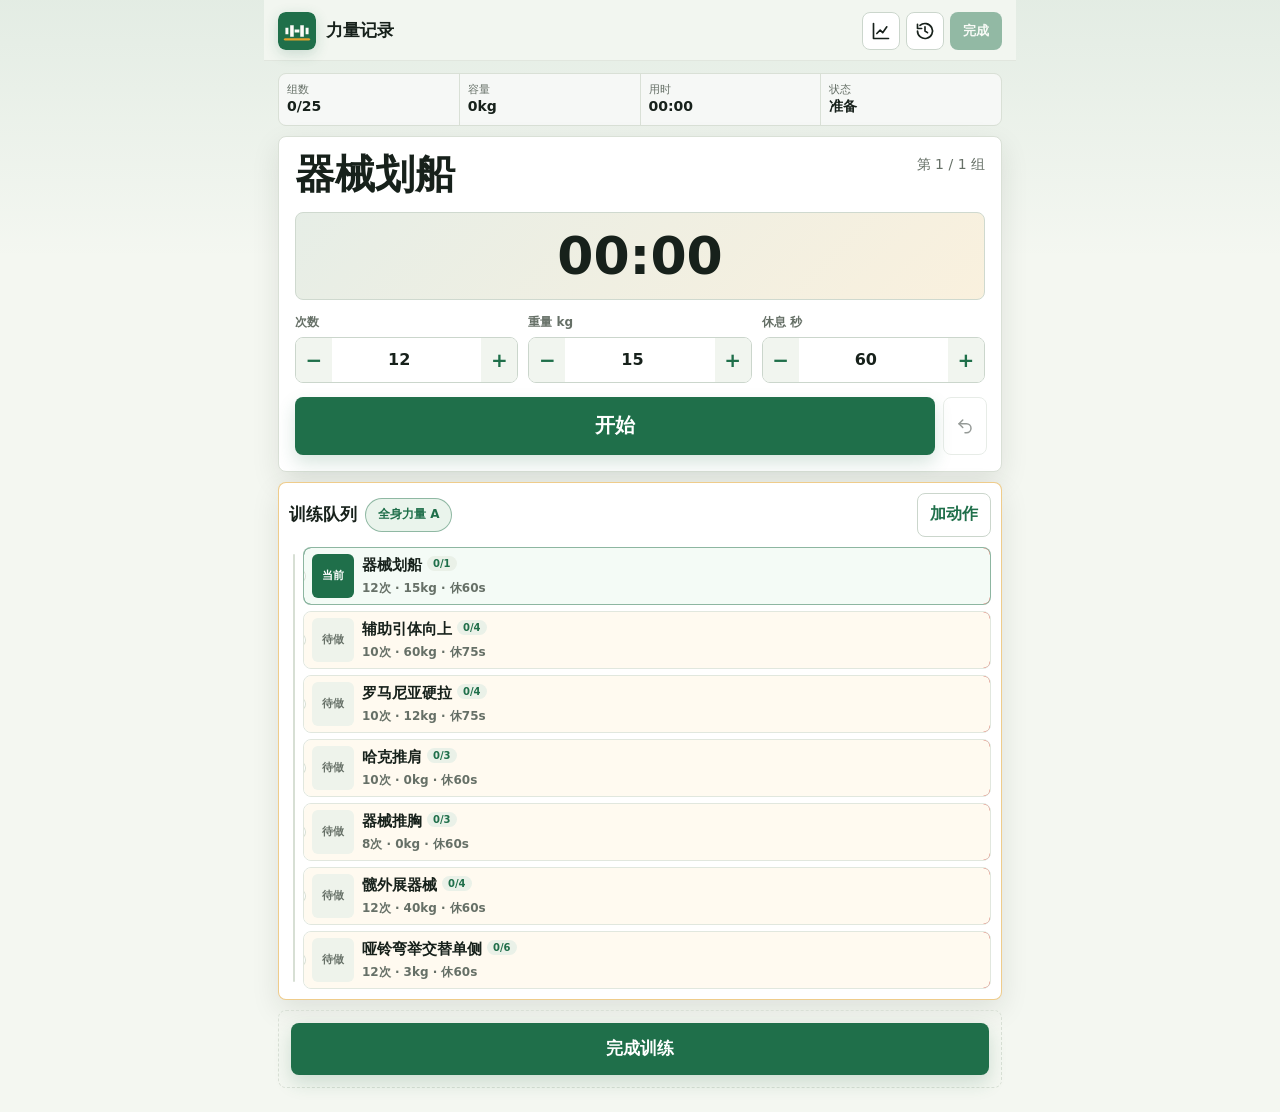
==== commit 39b6761e: "Add files via upload" ====
--- a/phone.html
+++ b/phone.html
@@ -283,7 +283,7 @@
 }
 
 .current-panel.no-exercise .action-row {
-  grid-template-columns: minmax(0, 1fr) minmax(0, 1fr);
+  grid-template-columns: minmax(0, 1fr);
 }
 
 .current-panel.no-exercise .compact-action {
@@ -399,7 +399,7 @@
 
 .action-row {
   display: grid;
-  grid-template-columns: minmax(0, 1.35fr) minmax(82px, 0.9fr) 42px 42px;
+  grid-template-columns: minmax(0, 1fr) 42px;
   align-items: stretch;
   gap: 8px;
   margin-top: 14px;
@@ -1564,7 +1564,7 @@
   }
 
   .action-row {
-    grid-template-columns: minmax(0, 1.3fr) minmax(76px, 0.85fr) 38px 38px;
+    grid-template-columns: minmax(0, 1fr) 38px;
     gap: 8px;
     margin-top: 8px;
   }
@@ -1815,17 +1815,10 @@
 
           <div class="action-row">
             <button class="primary-action" id="primaryAction" type="button">开始</button>
-            <button class="secondary-action" id="secondaryAction" type="button">跳过休息</button>
             <button class="icon-button compact-action" id="undoAction" type="button" title="撤销" aria-label="撤销">
               <svg viewBox="0 0 24 24" aria-hidden="true">
                 <path d="M9 14 4 9l5-5" />
                 <path d="M4 9h10a6 6 0 0 1 0 12h-2" />
-              </svg>
-            </button>
-            <button class="icon-button compact-action" id="skipExercise" type="button" title="跳过当前动作" aria-label="跳过当前动作">
-              <svg viewBox="0 0 24 24" aria-hidden="true">
-                <path d="m5 4 8 8-8 8V4Z" />
-                <path d="M19 5v14" />
               </svg>
             </button>
           </div>
@@ -2033,6 +2026,7 @@
     undoSnapshot: null,
     queuePickMode: false,
     planPress: null,
+    queueTap: null,
     suppressQueueClickUntil: 0,
     suppressHistoryClickUntil: 0,
     suppressPlanClickUntil: 0,
@@ -2982,9 +2976,7 @@
   function renderCurrent() {
     const exercise = getCurrentExercise();
     const primary = $("primaryAction");
-    const secondary = $("secondaryAction");
     const undoButton = $("undoAction");
-    const skipButton = $("skipExercise");
     const finish = $("finishWorkout");
     const finishTop = $("finishWorkoutTop");
     $("currentPanel").classList.toggle("no-exercise", !exercise);
@@ -3004,10 +2996,7 @@
       $("currentRest").value = "";
       primary.textContent = state.session.status === "finished" ? "新训练" : state.session.phase === "done" ? "完成训练" : "添加动作";
       primary.disabled = false;
-      secondary.textContent = "训练队列";
-      secondary.disabled = false;
       undoButton.disabled = !state.undoSnapshot;
-      skipButton.disabled = true;
       finish.disabled = finishDisabled;
       finishTop.disabled = finishDisabled;
       return;
@@ -3023,17 +3012,14 @@
       if ($("currentKicker")) $("currentKicker").textContent = "当前组";
       $("currentSetLine").textContent = `第 ${Math.min(completed + 1, planned)} / ${planned} 组`;
       primary.textContent = "休息";
-      secondary.textContent = "换动作";
     } else if (state.session.phase === "rest") {
       if ($("currentKicker")) $("currentKicker").textContent = "休息中";
       $("currentSetLine").textContent = lastSet ? `第 ${lastSet.setNumber} 组完成` : `第 ${completed} 组完成`;
       primary.textContent = "下一组";
-      secondary.textContent = "跳过休息";
     } else {
       if ($("currentKicker")) $("currentKicker").textContent = completed > 0 ? "下一组" : "下个动作";
       $("currentSetLine").textContent = `第 ${Math.min(completed + 1, planned)} / ${planned} 组`;
       primary.textContent = "开始";
-      secondary.textContent = "换动作";
     }
 
     $("currentName").textContent = exercise.name;
@@ -3042,9 +3028,7 @@
     $("currentRest").value = draft?.restSec ?? exercise.restSec;
     $("currentWeight").step = String(currentStepFor("weight", exercise));
     primary.disabled = false;
-    secondary.disabled = false;
     undoButton.disabled = !state.undoSnapshot;
-    skipButton.disabled = state.session.status === "finished" || !exercise;
     finish.disabled = false;
     finishTop.disabled = false;
   }
@@ -3152,6 +3136,34 @@
     });
   }
 
+  function clearQueueTap() {
+    if (state.queueTap?.timer) window.clearTimeout(state.queueTap.timer);
+    state.queueTap = null;
+  }
+
+  function handleQueuePick(row, exerciseId) {
+    if (row.classList.contains("swiped")) {
+      closeSwipedRows();
+      return;
+    }
+    closeSwipedRows();
+
+    if (state.queueTap?.id === exerciseId) {
+      clearQueueTap();
+      openExerciseEditor("edit", exerciseId);
+      return;
+    }
+
+    clearQueueTap();
+    state.queueTap = {
+      id: exerciseId,
+      timer: window.setTimeout(() => {
+        state.queueTap = null;
+        setActiveExercise(exerciseId);
+      }, 260),
+    };
+  }
+
   function beginQueueGesture(event, pointerId, clientX, clientY, pointerType = "touch", button = 0) {
     if (state.queuePointer) return;
     if (pointerType === "mouse" && button !== 0) return;
@@ -3916,17 +3928,11 @@
       else startSet();
     });
 
-    $("secondaryAction").addEventListener("click", () => {
-      if (state.session.phase === "rest") beginNextSet();
-      else openQueuePickMode();
-    });
-
     $("focusQueue")?.addEventListener("click", () => {
       openQueuePickMode();
     });
 
     $("undoAction").addEventListener("click", undoLastAction);
-    $("skipExercise").addEventListener("click", skipCurrentExercise);
     $("finishWorkout").addEventListener("click", finishWorkout);
     $("finishWorkoutTop").addEventListener("click", finishWorkout);
     $("dockPlan")?.addEventListener("click", openQueueEditMode);
@@ -4007,6 +4013,7 @@
       if (!id) return;
 
       if (action === "edit") {
+        clearQueueTap();
         if (row.classList.contains("swiped")) {
           closeSwipedRows();
           return;
@@ -4015,14 +4022,10 @@
         openExerciseEditor("edit", id);
       }
       if (action === "pick") {
-        if (row.classList.contains("swiped")) {
-          closeSwipedRows();
-          return;
-        }
-        closeSwipedRows();
-        setActiveExercise(id);
+        handleQueuePick(row, id);
       }
       if (action === "delete") {
+        clearQueueTap();
         closeSwipedRows();
         deleteExercise(id);
       }
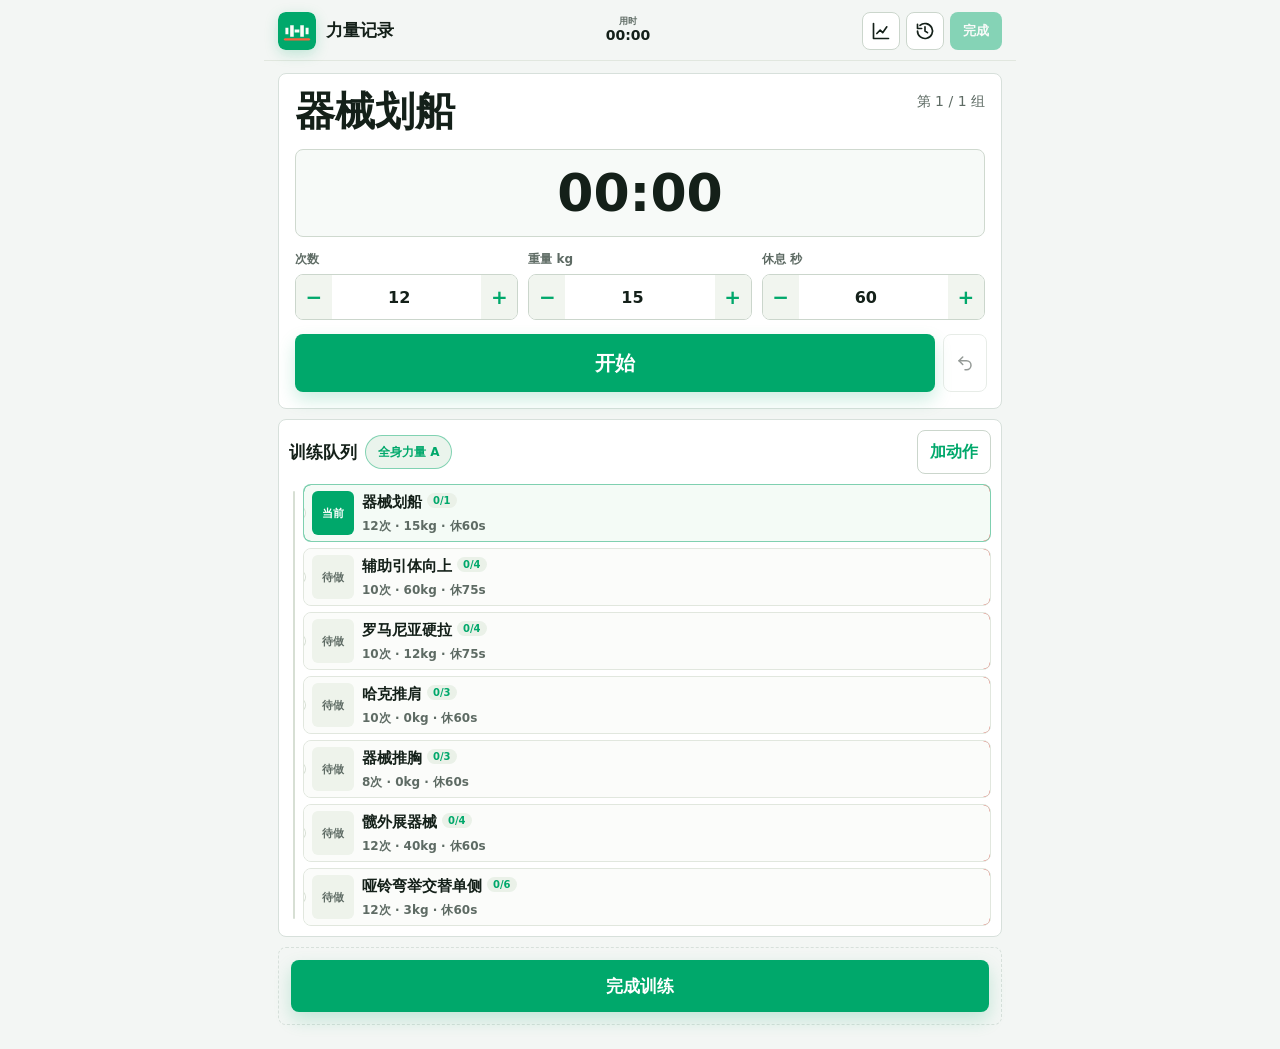
==== commit ec45ec77: "Add files via upload" ====
--- a/phone.html
+++ b/phone.html
@@ -3,27 +3,27 @@
   <head>
     <meta charset="utf-8" />
     <meta name="viewport" content="width=device-width, initial-scale=1, viewport-fit=cover" />
-    <meta name="theme-color" content="#1f6f4a" />
+    <meta name="theme-color" content="#00a86b" />
     <meta name="apple-mobile-web-app-capable" content="yes" />
     <meta name="apple-mobile-web-app-status-bar-style" content="black-translucent" />
     <meta name="apple-mobile-web-app-title" content="力量记录" />
     <title>力量记录</title>
-    <link rel="icon" href="data:image/svg+xml,%3Csvg%20xmlns%3D%22http%3A%2F%2Fwww.w3.org%2F2000%2Fsvg%22%20viewBox%3D%220%200%20128%20128%22%20role%3D%22img%22%20aria-label%3D%22%E5%8A%9B%E9%87%8F%E8%AE%B0%E5%BD%95%22%3E%0A%20%20%3Crect%20width%3D%22128%22%20height%3D%22128%22%20rx%3D%2224%22%20fill%3D%22%231f6f4a%22%2F%3E%0A%20%20%3Cpath%20d%3D%22M25%2075h10V53H25v22Zm68%200h10V53H93v22ZM41%2083h12V45H41v38Zm34%200h12V45H75v38ZM56%2069h16V59H56v10Z%22%20fill%3D%22%23fdfcf8%22%2F%3E%0A%20%20%3Cpath%20d%3D%22M24%2092h80%22%20stroke%3D%22%23e2a32c%22%20stroke-width%3D%228%22%20stroke-linecap%3D%22round%22%2F%3E%0A%3C%2Fsvg%3E%0A" type="image/svg+xml" />
-    <link rel="apple-touch-icon" href="data:image/svg+xml,%3Csvg%20xmlns%3D%22http%3A%2F%2Fwww.w3.org%2F2000%2Fsvg%22%20viewBox%3D%220%200%20128%20128%22%20role%3D%22img%22%20aria-label%3D%22%E5%8A%9B%E9%87%8F%E8%AE%B0%E5%BD%95%22%3E%0A%20%20%3Crect%20width%3D%22128%22%20height%3D%22128%22%20rx%3D%2224%22%20fill%3D%22%231f6f4a%22%2F%3E%0A%20%20%3Cpath%20d%3D%22M25%2075h10V53H25v22Zm68%200h10V53H93v22ZM41%2083h12V45H41v38Zm34%200h12V45H75v38ZM56%2069h16V59H56v10Z%22%20fill%3D%22%23fdfcf8%22%2F%3E%0A%20%20%3Cpath%20d%3D%22M24%2092h80%22%20stroke%3D%22%23e2a32c%22%20stroke-width%3D%228%22%20stroke-linecap%3D%22round%22%2F%3E%0A%3C%2Fsvg%3E%0A" />
+    <link rel="icon" href="data:image/svg+xml,%3Csvg%20xmlns%3D%22http%3A%2F%2Fwww.w3.org%2F2000%2Fsvg%22%20viewBox%3D%220%200%20128%20128%22%20role%3D%22img%22%20aria-label%3D%22%E5%8A%9B%E9%87%8F%E8%AE%B0%E5%BD%95%22%3E%0A%20%20%3Crect%20width%3D%22128%22%20height%3D%22128%22%20rx%3D%2224%22%20fill%3D%22%2300a86b%22%2F%3E%0A%20%20%3Cpath%20d%3D%22M25%2075h10V53H25v22Zm68%200h10V53H93v22ZM41%2083h12V45H41v38Zm34%200h12V45H75v38ZM56%2069h16V59H56v10Z%22%20fill%3D%22%23fdfcf8%22%2F%3E%0A%20%20%3Cpath%20d%3D%22M24%2092h80%22%20stroke%3D%22%23ff633f%22%20stroke-width%3D%228%22%20stroke-linecap%3D%22round%22%2F%3E%0A%3C%2Fsvg%3E%0A" type="image/svg+xml" />
+    <link rel="apple-touch-icon" href="data:image/svg+xml,%3Csvg%20xmlns%3D%22http%3A%2F%2Fwww.w3.org%2F2000%2Fsvg%22%20viewBox%3D%220%200%20128%20128%22%20role%3D%22img%22%20aria-label%3D%22%E5%8A%9B%E9%87%8F%E8%AE%B0%E5%BD%95%22%3E%0A%20%20%3Crect%20width%3D%22128%22%20height%3D%22128%22%20rx%3D%2224%22%20fill%3D%22%2300a86b%22%2F%3E%0A%20%20%3Cpath%20d%3D%22M25%2075h10V53H25v22Zm68%200h10V53H93v22ZM41%2083h12V45H41v38Zm34%200h12V45H75v38ZM56%2069h16V59H56v10Z%22%20fill%3D%22%23fdfcf8%22%2F%3E%0A%20%20%3Cpath%20d%3D%22M24%2092h80%22%20stroke%3D%22%23ff633f%22%20stroke-width%3D%228%22%20stroke-linecap%3D%22round%22%2F%3E%0A%3C%2Fsvg%3E%0A" />
     <style>
 :root {
   color-scheme: light;
-  --bg: #f4f7f1;
+  --bg: #f3f6f4;
   --surface: #ffffff;
-  --surface-strong: #fdfcf8;
-  --ink: #17211b;
-  --muted: #667067;
-  --line: #d9e0d6;
-  --primary: #1f6f4a;
-  --primary-pressed: #185a3c;
-  --accent: #e4572e;
-  --blue: #285fbd;
-  --gold: #e2a32c;
+  --surface-strong: #f7faf8;
+  --ink: #142019;
+  --muted: #5e6b64;
+  --line: #d7e0db;
+  --primary: #00a86b;
+  --primary-pressed: #008a58;
+  --accent: #ff633f;
+  --blue: #316bff;
+  --gold: #ffc247;
   --shadow: 0 10px 28px rgba(28, 42, 31, 0.1);
   --radius: 8px;
   font-family: Inter, ui-sans-serif, system-ui, -apple-system, BlinkMacSystemFont, "Segoe UI", sans-serif;
@@ -41,9 +41,7 @@
 body {
   min-height: 100%;
   margin: 0;
-  background:
-    linear-gradient(180deg, rgba(31, 111, 74, 0.08), rgba(244, 247, 241, 0) 260px),
-    var(--bg);
+  background: var(--bg);
   color: var(--ink);
   -webkit-font-smoothing: antialiased;
   text-rendering: optimizeLegibility;
@@ -94,7 +92,7 @@
   gap: 12px;
   margin: -12px -14px 12px;
   padding: calc(env(safe-area-inset-top) + 12px) 14px 10px;
-  background: rgba(244, 247, 241, 0.92);
+  background: rgba(243, 246, 244, 0.94);
   backdrop-filter: blur(18px);
   border-bottom: 1px solid rgba(217, 224, 214, 0.7);
 }
@@ -106,6 +104,27 @@
   flex: 0 0 auto;
 }
 
+.topbar-elapsed {
+  display: grid;
+  flex: 0 0 auto;
+  min-width: 58px;
+  color: var(--muted);
+  text-align: center;
+}
+
+.topbar-elapsed span {
+  font-size: 9px;
+  font-weight: 750;
+  line-height: 1.1;
+}
+
+.topbar-elapsed strong {
+  color: var(--ink);
+  font-size: 14px;
+  font-variant-numeric: tabular-nums;
+  line-height: 1.25;
+}
+
 .topbar-actions .icon-button {
   width: 38px;
   min-height: 38px;
@@ -115,8 +134,8 @@
   min-height: 38px;
   border-radius: var(--radius);
   padding: 0 12px;
-  border: 1px solid rgba(31, 111, 74, 0.42);
-  border-color: rgba(31, 111, 74, 0.42);
+  border: 1px solid rgba(0, 168, 107, 0.42);
+  border-color: rgba(0, 168, 107, 0.42);
   background: var(--primary);
   color: #fff;
   font-size: 13px;
@@ -134,7 +153,7 @@
   width: 38px;
   height: 38px;
   border-radius: var(--radius);
-  box-shadow: 0 4px 14px rgba(31, 111, 74, 0.2);
+  box-shadow: 0 4px 14px rgba(0, 168, 107, 0.22);
   flex: 0 0 auto;
 }
 
@@ -150,40 +169,6 @@
 .main-stack {
   display: grid;
   gap: 10px;
-}
-
-.summary-strip {
-  display: grid;
-  grid-template-columns: repeat(4, minmax(0, 1fr));
-  gap: 1px;
-  overflow: hidden;
-  border: 1px solid var(--line);
-  border-radius: var(--radius);
-  background: var(--line);
-}
-
-.summary-strip > div {
-  min-width: 0;
-  padding: 9px 8px;
-  background: rgba(255, 255, 255, 0.78);
-}
-
-.metric-label {
-  display: block;
-  margin-bottom: 2px;
-  color: var(--muted);
-  font-size: 11px;
-  line-height: 1.2;
-}
-
-.summary-strip strong {
-  display: block;
-  overflow: hidden;
-  color: var(--ink);
-  font-size: 14px;
-  line-height: 1.25;
-  text-overflow: ellipsis;
-  white-space: nowrap;
 }
 
 .current-panel,
@@ -195,11 +180,38 @@
   border: 1px solid var(--line);
   border-radius: var(--radius);
   background: var(--surface);
-  box-shadow: var(--shadow);
+  box-shadow: none;
 }
 
 .current-panel {
   padding: 16px;
+}
+
+body[data-phase="work"] .current-panel {
+  border-color: rgba(0, 168, 107, 0.4);
+}
+
+body[data-phase="work"] .topbar-elapsed strong,
+body[data-phase="work"] #mainTimer {
+  color: var(--primary);
+}
+
+body[data-phase="rest"] .current-panel {
+  border-color: rgba(255, 99, 63, 0.48);
+}
+
+body[data-phase="rest"] .topbar-elapsed strong,
+body[data-phase="rest"] #mainTimer {
+  color: var(--accent);
+}
+
+body[data-phase="rest"] #primaryAction {
+  background: var(--accent);
+  box-shadow: 0 8px 18px rgba(255, 99, 63, 0.22);
+}
+
+body[data-phase="rest"] #primaryAction:active {
+  background: #e64f2f;
 }
 
 .panel-kicker,
@@ -297,9 +309,7 @@
   min-height: 88px;
   border: 1px solid #cfd9cf;
   border-radius: var(--radius);
-  background:
-    linear-gradient(135deg, rgba(31, 111, 74, 0.1), rgba(226, 163, 44, 0.13)),
-    var(--surface-strong);
+  background: var(--surface-strong);
   color: var(--ink);
   font-variant-numeric: tabular-nums;
   font-size: 52px;
@@ -358,7 +368,7 @@
 
 .stepper:focus-within {
   border-color: var(--primary);
-  box-shadow: 0 0 0 3px rgba(31, 111, 74, 0.16);
+  box-shadow: 0 0 0 3px rgba(0, 168, 107, 0.16);
 }
 
 .stepper input {
@@ -394,7 +404,7 @@
 input:focus,
 textarea:focus {
   border-color: var(--primary);
-  box-shadow: 0 0 0 3px rgba(31, 111, 74, 0.16);
+  box-shadow: 0 0 0 3px rgba(0, 168, 107, 0.16);
 }
 
 .action-row {
@@ -470,7 +480,7 @@
 .finish-button {
   background: var(--primary);
   color: #fff;
-  box-shadow: 0 8px 18px rgba(31, 111, 74, 0.18);
+  box-shadow: 0 8px 18px rgba(0, 168, 107, 0.2);
 }
 
 .primary-action:active,
@@ -643,7 +653,7 @@
 }
 
 .exercise-row.active {
-  border-color: rgba(31, 111, 74, 0.45);
+  border-color: rgba(0, 168, 107, 0.45);
   background: #e6efe8;
   box-shadow: inset 3px 0 0 var(--primary);
 }
@@ -830,7 +840,7 @@
 }
 
 .plan-tab.active {
-  border-color: rgba(31, 111, 74, 0.45);
+  border-color: rgba(0, 168, 107, 0.45);
   background: #eaf4ec;
   color: var(--primary);
 }
@@ -852,11 +862,11 @@
 }
 
 .queue-section.pick-mode {
-  border-color: rgba(226, 163, 44, 0.55);
+  border-color: var(--line);
 }
 
 .queue-section.pick-mode .exercise-card {
-  background: #fffaf0;
+  background: #fbfcfa;
 }
 
 .queue-section.pick-mode .exercise-row.active .exercise-card {
@@ -877,7 +887,7 @@
 }
 
 .record-section {
-  border-color: rgba(31, 111, 74, 0.38);
+  border-color: rgba(0, 168, 107, 0.38);
 }
 
 .data-section {
@@ -1363,6 +1373,18 @@
   margin-top: 14px;
 }
 
+.finish-confirm-actions {
+  display: grid;
+  grid-template-columns: minmax(0, 1fr) minmax(0, 1.25fr);
+  gap: 8px;
+  margin-top: 14px;
+}
+
+.finish-confirm-actions .secondary-action,
+.finish-confirm-actions .primary-action {
+  min-height: 46px;
+}
+
 .plan-save-dialog-actions .plain-button {
   min-height: 40px;
 }
@@ -1413,8 +1435,24 @@
 }
 
 @media (max-width: 380px) {
-  .summary-strip strong {
-    font-size: 12px;
+  .topbar {
+    gap: 6px;
+  }
+
+  .brand {
+    gap: 6px;
+  }
+
+  .brand-title {
+    display: none;
+  }
+
+  .topbar-elapsed {
+    min-width: 48px;
+  }
+
+  .topbar-actions .finish-top-button {
+    padding-inline: 8px;
   }
 
   h1 {
@@ -1453,18 +1491,43 @@
 }
 
 @media (max-width: 679px) {
+  html,
+  body {
+    height: 100%;
+    overflow: hidden;
+  }
+
   body.panel-active {
     overflow: hidden;
   }
 
   .app-shell {
     width: 100%;
+    height: 100dvh;
+    min-height: 0;
+    display: flex;
+    flex-direction: column;
+    overflow: hidden;
     padding: calc(env(safe-area-inset-top) + 8px) 10px calc(env(safe-area-inset-bottom) + 18px);
   }
 
   .topbar {
+    position: static;
+    flex: 0 0 auto;
     margin: -8px -10px 8px;
     padding: calc(env(safe-area-inset-top) + 8px) 10px 8px;
+  }
+
+  .main-stack {
+    display: flex;
+    flex: 1 1 auto;
+    flex-direction: column;
+    min-height: 0;
+    overflow: hidden;
+  }
+
+  .current-panel {
+    flex: 0 0 auto;
   }
 
   .brand-mark {
@@ -1474,18 +1537,6 @@
 
   .brand-title {
     font-size: 16px;
-  }
-
-  .summary-strip > div {
-    padding: 7px 7px;
-  }
-
-  .metric-label {
-    font-size: 10px;
-  }
-
-  .summary-strip strong {
-    font-size: 13px;
   }
 
   .current-panel {
@@ -1636,8 +1687,12 @@
   .queue-section {
     position: static;
     z-index: auto;
+    display: flex;
+    flex: 1 1 auto;
+    flex-direction: column;
+    min-height: 0;
     max-height: none;
-    overflow: auto;
+    overflow: hidden;
     padding: 10px;
     border-radius: var(--radius);
     box-shadow: var(--shadow);
@@ -1673,9 +1728,14 @@
   }
 
   .exercise-list {
+    flex: 1 1 auto;
+    min-height: 0;
     max-height: none;
-    overflow: auto;
+    overflow-x: hidden;
+    overflow-y: auto;
+    overscroll-behavior: contain;
     padding-right: 1px;
+    padding-bottom: 2px;
   }
 
   .exercise-row {
@@ -1731,10 +1791,14 @@
     <div class="app-shell">
       <header class="topbar">
         <div class="brand">
-          <img src="data:image/svg+xml,%3Csvg%20xmlns%3D%22http%3A%2F%2Fwww.w3.org%2F2000%2Fsvg%22%20viewBox%3D%220%200%20128%20128%22%20role%3D%22img%22%20aria-label%3D%22%E5%8A%9B%E9%87%8F%E8%AE%B0%E5%BD%95%22%3E%0A%20%20%3Crect%20width%3D%22128%22%20height%3D%22128%22%20rx%3D%2224%22%20fill%3D%22%231f6f4a%22%2F%3E%0A%20%20%3Cpath%20d%3D%22M25%2075h10V53H25v22Zm68%200h10V53H93v22ZM41%2083h12V45H41v38Zm34%200h12V45H75v38ZM56%2069h16V59H56v10Z%22%20fill%3D%22%23fdfcf8%22%2F%3E%0A%20%20%3Cpath%20d%3D%22M24%2092h80%22%20stroke%3D%22%23e2a32c%22%20stroke-width%3D%228%22%20stroke-linecap%3D%22round%22%2F%3E%0A%3C%2Fsvg%3E%0A" alt="" class="brand-mark" />
+          <img src="data:image/svg+xml,%3Csvg%20xmlns%3D%22http%3A%2F%2Fwww.w3.org%2F2000%2Fsvg%22%20viewBox%3D%220%200%20128%20128%22%20role%3D%22img%22%20aria-label%3D%22%E5%8A%9B%E9%87%8F%E8%AE%B0%E5%BD%95%22%3E%0A%20%20%3Crect%20width%3D%22128%22%20height%3D%22128%22%20rx%3D%2224%22%20fill%3D%22%2300a86b%22%2F%3E%0A%20%20%3Cpath%20d%3D%22M25%2075h10V53H25v22Zm68%200h10V53H93v22ZM41%2083h12V45H41v38Zm34%200h12V45H75v38ZM56%2069h16V59H56v10Z%22%20fill%3D%22%23fdfcf8%22%2F%3E%0A%20%20%3Cpath%20d%3D%22M24%2092h80%22%20stroke%3D%22%23ff633f%22%20stroke-width%3D%228%22%20stroke-linecap%3D%22round%22%2F%3E%0A%3C%2Fsvg%3E%0A" alt="" class="brand-mark" />
           <div>
             <div class="brand-title">力量记录</div>
           </div>
+        </div>
+        <div class="topbar-elapsed" aria-label="训练用时">
+          <span>用时</span>
+          <strong id="sessionElapsed">00:00</strong>
         </div>
         <div class="topbar-actions">
           <button class="icon-button" id="dataToggle" type="button" title="训练数据" aria-label="训练数据">
@@ -1757,25 +1821,6 @@
       </header>
 
       <main class="main-stack">
-        <section class="summary-strip" aria-label="训练概览">
-          <div>
-            <span class="metric-label">组数</span>
-            <strong id="progressSets">0/0</strong>
-          </div>
-          <div>
-            <span class="metric-label">容量</span>
-            <strong id="progressVolume">0kg</strong>
-          </div>
-          <div>
-            <span class="metric-label">用时</span>
-            <strong id="sessionElapsed">00:00</strong>
-          </div>
-          <div>
-            <span class="metric-label">状态</span>
-            <strong id="phaseLabel">准备</strong>
-          </div>
-        </section>
-
         <section class="current-panel" id="currentPanel" aria-label="当前训练">
           <div class="current-title-row">
             <h1 id="currentName">加载中</h1>
@@ -1977,6 +2022,26 @@
       </div>
     </div>
 
+    <div class="sheet-backdrop hidden" id="finishConfirmSheet" aria-hidden="true">
+      <div class="sheet finish-confirm-sheet" role="dialog" aria-modal="true" aria-labelledby="finishConfirmTitle">
+        <div class="sheet-grip"></div>
+        <div class="section-heading">
+          <h2 id="finishConfirmTitle">完成训练？</h2>
+          <button class="icon-button" id="dismissFinishConfirm" type="button" title="关闭" aria-label="关闭">
+            <svg viewBox="0 0 24 24" aria-hidden="true">
+              <path d="M18 6 6 18" />
+              <path d="m6 6 12 12" />
+            </svg>
+          </button>
+        </div>
+        <p class="sheet-copy" id="finishConfirmMessage"></p>
+        <div class="finish-confirm-actions">
+          <button class="secondary-action" id="cancelFinishWorkout" type="button">继续训练</button>
+          <button class="primary-action compact" id="confirmFinishWorkout" type="button">完成并保存</button>
+        </div>
+      </div>
+    </div>
+
     <script>
 (() => {
   const STORE = {
@@ -2299,13 +2364,6 @@
     };
   }
 
-  function totalPlannedSets() {
-    return state.session.plan.reduce((sum, exercise) => {
-      const planned = cleanNumber(exercise.sets, 0, true);
-      return sum + Math.max(planned, completedCount(exercise.id));
-    }, 0);
-  }
-
   function totalVolume(sets = state.session.sets) {
     return sets.reduce((sum, set) => sum + cleanNumber(set.actualReps, 0, true) * cleanNumber(set.actualWeight, 0), 0);
   }
@@ -2526,6 +2584,38 @@
     renderAll();
     renderRecord(record);
     openPanel("record");
+  }
+
+  function remainingPlannedSets() {
+    return state.session.plan.reduce((sum, exercise) => {
+      const planned = cleanNumber(exercise.sets, 0, true);
+      return sum + Math.max(0, planned - completedCount(exercise.id));
+    }, 0);
+  }
+
+  function closeFinishConfirm() {
+    const sheet = $("finishConfirmSheet");
+    if (!sheet) return;
+    sheet.classList.add("hidden");
+    sheet.setAttribute("aria-hidden", "true");
+  }
+
+  function requestFinishWorkout() {
+    const remaining = remainingPlannedSets();
+    const isWorking = state.session.phase === "work";
+    if (!remaining && !isWorking) {
+      finishWorkout();
+      return;
+    }
+
+    const afterCurrent = Math.max(0, remaining - (isWorking ? 1 : 0));
+    $("finishConfirmMessage").textContent = isWorking
+      ? afterCurrent
+        ? `当前组会按页面参数保存，之后仍有 ${afterCurrent} 组计划未完成。确定结束本次训练吗？`
+        : "当前组会按页面参数保存并结束本次训练。"
+      : `还有 ${remaining} 组计划未完成，确定结束并生成训练记录吗？`;
+    $("finishConfirmSheet").classList.remove("hidden");
+    $("finishConfirmSheet").setAttribute("aria-hidden", "false");
   }
 
   function buildRecord(session) {
@@ -2943,8 +3033,8 @@
 
   function renderAll() {
     ensurePointer();
+    document.body.dataset.phase = state.session.phase;
     renderHeader();
-    renderSummary();
     renderCurrent();
     renderNextStrip();
     renderPlanTabs();
@@ -2957,20 +3047,6 @@
   }
 
   function renderHeader() {
-  }
-
-  function phaseText() {
-    const phase = state.session.phase;
-    if (phase === "work") return "训练";
-    if (phase === "rest") return "休息";
-    if (phase === "done") return "完成";
-    return "准备";
-  }
-
-  function renderSummary() {
-    $("progressSets").textContent = `${state.session.sets.length}/${totalPlannedSets()}`;
-    $("progressVolume").textContent = `${Math.round(totalVolume() * 10) / 10}kg`;
-    $("phaseLabel").textContent = phaseText();
   }
 
   function renderCurrent() {
@@ -3015,7 +3091,12 @@
     } else if (state.session.phase === "rest") {
       if ($("currentKicker")) $("currentKicker").textContent = "休息中";
       $("currentSetLine").textContent = lastSet ? `第 ${lastSet.setNumber} 组完成` : `第 ${completed} 组完成`;
-      primary.textContent = "下一组";
+      const target = nextTargetInfo();
+      primary.textContent = !target
+        ? "完成训练"
+        : target.isSameExercise
+          ? "下一组"
+          : `下个动作 · ${target.exercise.name}`;
     } else {
       if ($("currentKicker")) $("currentKicker").textContent = completed > 0 ? "下一组" : "下个动作";
       $("currentSetLine").textContent = `第 ${Math.min(completed + 1, planned)} / ${planned} 组`;
@@ -3923,8 +4004,11 @@
         return;
       }
       if (state.session.phase === "work") completeSetToRest();
-      else if (state.session.phase === "rest") beginNextSet();
-      else if (state.session.phase === "done") finishWorkout();
+      else if (state.session.phase === "rest") {
+        if (nextTargetInfo()) beginNextSet();
+        else requestFinishWorkout();
+      }
+      else if (state.session.phase === "done") requestFinishWorkout();
       else startSet();
     });
 
@@ -3933,8 +4017,17 @@
     });
 
     $("undoAction").addEventListener("click", undoLastAction);
-    $("finishWorkout").addEventListener("click", finishWorkout);
-    $("finishWorkoutTop").addEventListener("click", finishWorkout);
+    $("finishWorkout").addEventListener("click", requestFinishWorkout);
+    $("finishWorkoutTop").addEventListener("click", requestFinishWorkout);
+    $("dismissFinishConfirm").addEventListener("click", closeFinishConfirm);
+    $("cancelFinishWorkout").addEventListener("click", closeFinishConfirm);
+    $("confirmFinishWorkout").addEventListener("click", () => {
+      closeFinishConfirm();
+      finishWorkout();
+    });
+    $("finishConfirmSheet").addEventListener("click", (event) => {
+      if (event.target === $("finishConfirmSheet")) closeFinishConfirm();
+    });
     $("dockPlan")?.addEventListener("click", openQueueEditMode);
     $("dockRecord")?.addEventListener("click", () => {
       if (!state.lastRecord) return;
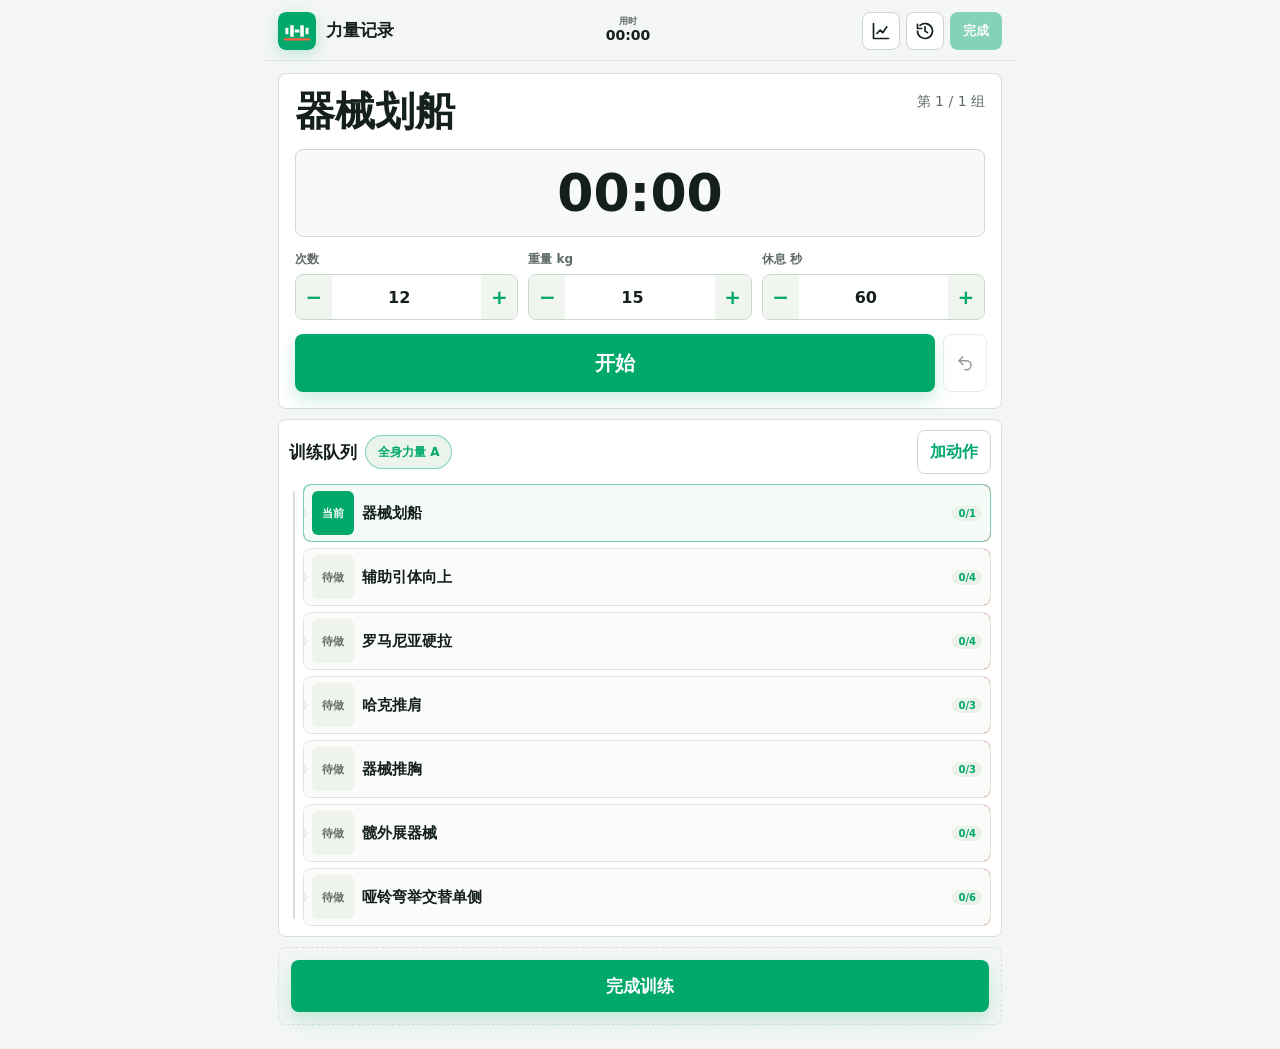
==== commit 2fb9d391: "Add files via upload" ====
--- a/phone.html
+++ b/phone.html
@@ -36,6 +36,8 @@
 html {
   min-height: 100%;
   background: var(--bg);
+  -webkit-text-size-adjust: 100%;
+  text-size-adjust: 100%;
 }
 
 body {
@@ -77,6 +79,7 @@
 
 .app-shell {
   width: min(100%, 760px);
+  min-height: 100vh;
   min-height: 100dvh;
   margin: 0 auto;
   padding: calc(env(safe-area-inset-top) + 12px) 14px calc(env(safe-area-inset-bottom) + 24px);
@@ -667,7 +670,7 @@
 }
 
 .exercise-row.done {
-  opacity: 0.72;
+  opacity: 1;
 }
 
 .exercise-main {
@@ -675,7 +678,6 @@
   grid-template-columns: 42px minmax(0, 1fr) auto;
   align-items: center;
   column-gap: 8px;
-  row-gap: 2px;
   min-width: 0;
   min-height: 44px;
   padding: 0;
@@ -685,7 +687,6 @@
 }
 
 .exercise-status {
-  grid-row: 1 / span 2;
   align-self: stretch;
   display: grid;
   place-items: center;
@@ -704,16 +705,8 @@
 }
 
 .exercise-row.done .exercise-status {
-  background: #e7ece3;
-  color: #879184;
-}
-
-.exercise-title-line {
-  grid-column: 2 / -1;
-  display: flex;
-  align-items: baseline;
-  gap: 8px;
-  min-width: 0;
+  background: var(--accent);
+  color: #fff;
 }
 
 .exercise-title {
@@ -730,20 +723,14 @@
   line-height: 1.25;
 }
 
-.queue-section .exercise-title-line {
-  align-items: flex-start;
-  gap: 5px;
-}
-
 .queue-section .exercise-badge {
   padding: 2px 6px;
   font-size: 10px;
 }
 
-.queue-section .exercise-meta {
-  grid-column: 2 / -1;
-  font-size: 12px;
-  line-height: 1.2;
+.exercise-row.done .exercise-badge {
+  background: #fff0eb;
+  color: #d94b2a;
 }
 
 .exercise-badge {
@@ -754,13 +741,6 @@
   color: var(--primary);
   font-size: 10px;
   font-weight: 850;
-}
-
-.exercise-meta {
-  color: var(--muted);
-  font-size: 12px;
-  font-weight: 720;
-  line-height: 1.25;
 }
 
 .swipe-actions {
@@ -1429,9 +1409,6 @@
     font-size: 15px;
   }
 
-  .queue-section .exercise-meta {
-    font-size: 12px;
-  }
 }
 
 @media (max-width: 380px) {
@@ -1503,6 +1480,7 @@
 
   .app-shell {
     width: 100%;
+    height: 100vh;
     height: 100dvh;
     min-height: 0;
     display: flex;
@@ -1687,12 +1665,13 @@
   .queue-section {
     position: static;
     z-index: auto;
-    display: flex;
-    flex: 1 1 auto;
-    flex-direction: column;
+    display: block;
+    flex: 1 1 0;
+    height: auto;
     min-height: 0;
     max-height: none;
-    overflow: hidden;
+    overflow-x: hidden;
+    overflow-y: auto;
     padding: 10px;
     border-radius: var(--radius);
     box-shadow: var(--shadow);
@@ -1728,18 +1707,29 @@
   }
 
   .exercise-list {
-    flex: 1 1 auto;
+    display: flex;
+    flex: none;
+    flex-direction: column;
+    height: auto;
     min-height: 0;
     max-height: none;
-    overflow-x: hidden;
-    overflow-y: auto;
-    overscroll-behavior: contain;
+    overflow: visible;
     padding-right: 1px;
     padding-bottom: 2px;
   }
 
   .exercise-row {
+    flex: 0 0 auto;
+    min-height: 54px;
     padding: 0;
+  }
+
+  .queue-section .exercise-card {
+    min-height: 52px;
+  }
+
+  .queue-section .exercise-main {
+    min-height: 40px;
   }
 
   .row-wide-actions {
@@ -2496,8 +2486,9 @@
     state.session.lastSetLogId = null;
   }
 
-  function beginNextSet() {
-    pushUndo(state.session.phase === "rest" ? "跳过休息" : "下一组");
+  function beginNextSet(options = {}) {
+    const { automatic = false } = options;
+    if (!automatic) pushUndo(state.session.phase === "rest" ? "跳过休息" : "下一组");
     if (state.session.phase === "rest") finishRest();
 
     const next = findNextAfterCurrent();
@@ -3093,10 +3084,10 @@
       $("currentSetLine").textContent = lastSet ? `第 ${lastSet.setNumber} 组完成` : `第 ${completed} 组完成`;
       const target = nextTargetInfo();
       primary.textContent = !target
-        ? "完成训练"
+        ? "跳过休息 · 完成训练"
         : target.isSameExercise
-          ? "下一组"
-          : `下个动作 · ${target.exercise.name}`;
+          ? "跳过休息 · 下一组"
+          : "跳过休息 · 下个动作";
     } else {
       if ($("currentKicker")) $("currentKicker").textContent = completed > 0 ? "下一组" : "下个动作";
       $("currentSetLine").textContent = `第 ${Math.min(completed + 1, planned)} / ${planned} 组`;
@@ -3183,9 +3174,6 @@
         const planned = cleanNumber(exercise.sets, 0, true);
         const isActive = state.session.currentExerciseId === exercise.id;
         const isDone = completed >= planned;
-        const reps = cleanNumber(exercise.reps, 0, true);
-        const weight = cleanNumber(exercise.weight, 0);
-        const rest = cleanNumber(exercise.restSec, 0, true);
         const statusText = isDone ? "完成" : isActive ? "当前" : "待做";
         return `
           <article class="exercise-row ${isActive ? "active" : ""} ${isDone ? "done" : ""}" data-id="${exercise.id}">
@@ -3195,11 +3183,8 @@
             <div class="exercise-card">
               <button class="exercise-main" type="button" data-action="pick">
                 <span class="exercise-status">${statusText}</span>
-                <div class="exercise-title-line">
-                  <div class="exercise-title">${escapeHtml(exercise.name)}</div>
-                  <span class="exercise-badge">${completed}/${planned}</span>
-                </div>
-                <div class="exercise-meta">${reps}次 · ${weight}kg · 休${rest}s</div>
+                <div class="exercise-title">${escapeHtml(exercise.name)}</div>
+                <span class="exercise-badge">${completed}/${planned}</span>
               </button>
             </div>
           </article>
@@ -3858,8 +3843,9 @@
     if (state.session.phase === "rest") {
       const elapsedRest = secondsBetween(state.session.restStartedAt, now);
       const target = cleanNumber(state.session.restTargetSec, 0, true);
-      const remaining = target > 0 ? Math.max(0, target - elapsedRest) : elapsedRest;
+      const remaining = Math.max(0, target - elapsedRest);
       $("mainTimer").textContent = formatClock(remaining);
+      if (remaining === 0) beginNextSet({ automatic: true });
       return;
     }
 
@@ -4212,7 +4198,7 @@
     setInterval(updateDynamicTimers, 500);
 
     if ("serviceWorker" in navigator && window.location.protocol !== "file:") {
-      navigator.serviceWorker.register("./sw.js").catch(() => {});
+      navigator.serviceWorker.register("./sw.js", { updateViaCache: "none" }).catch(() => {});
     }
   }
 
